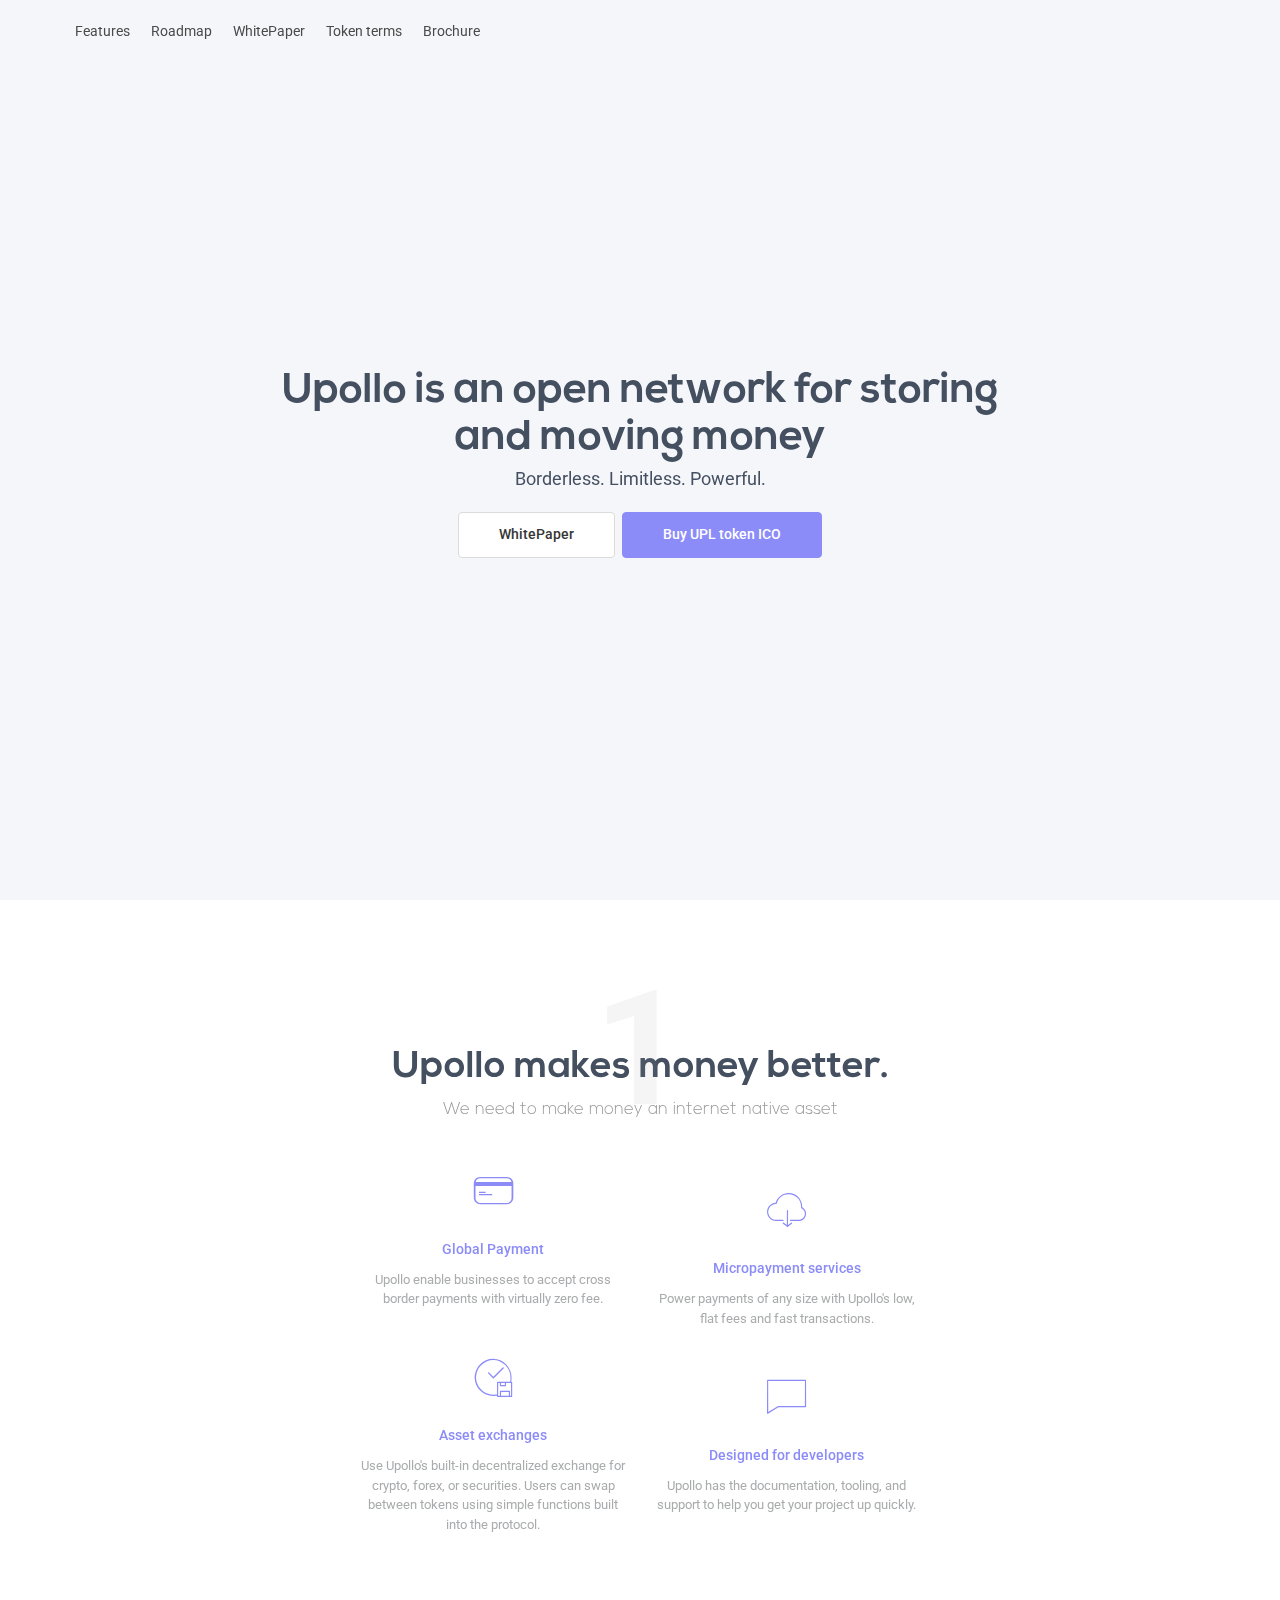
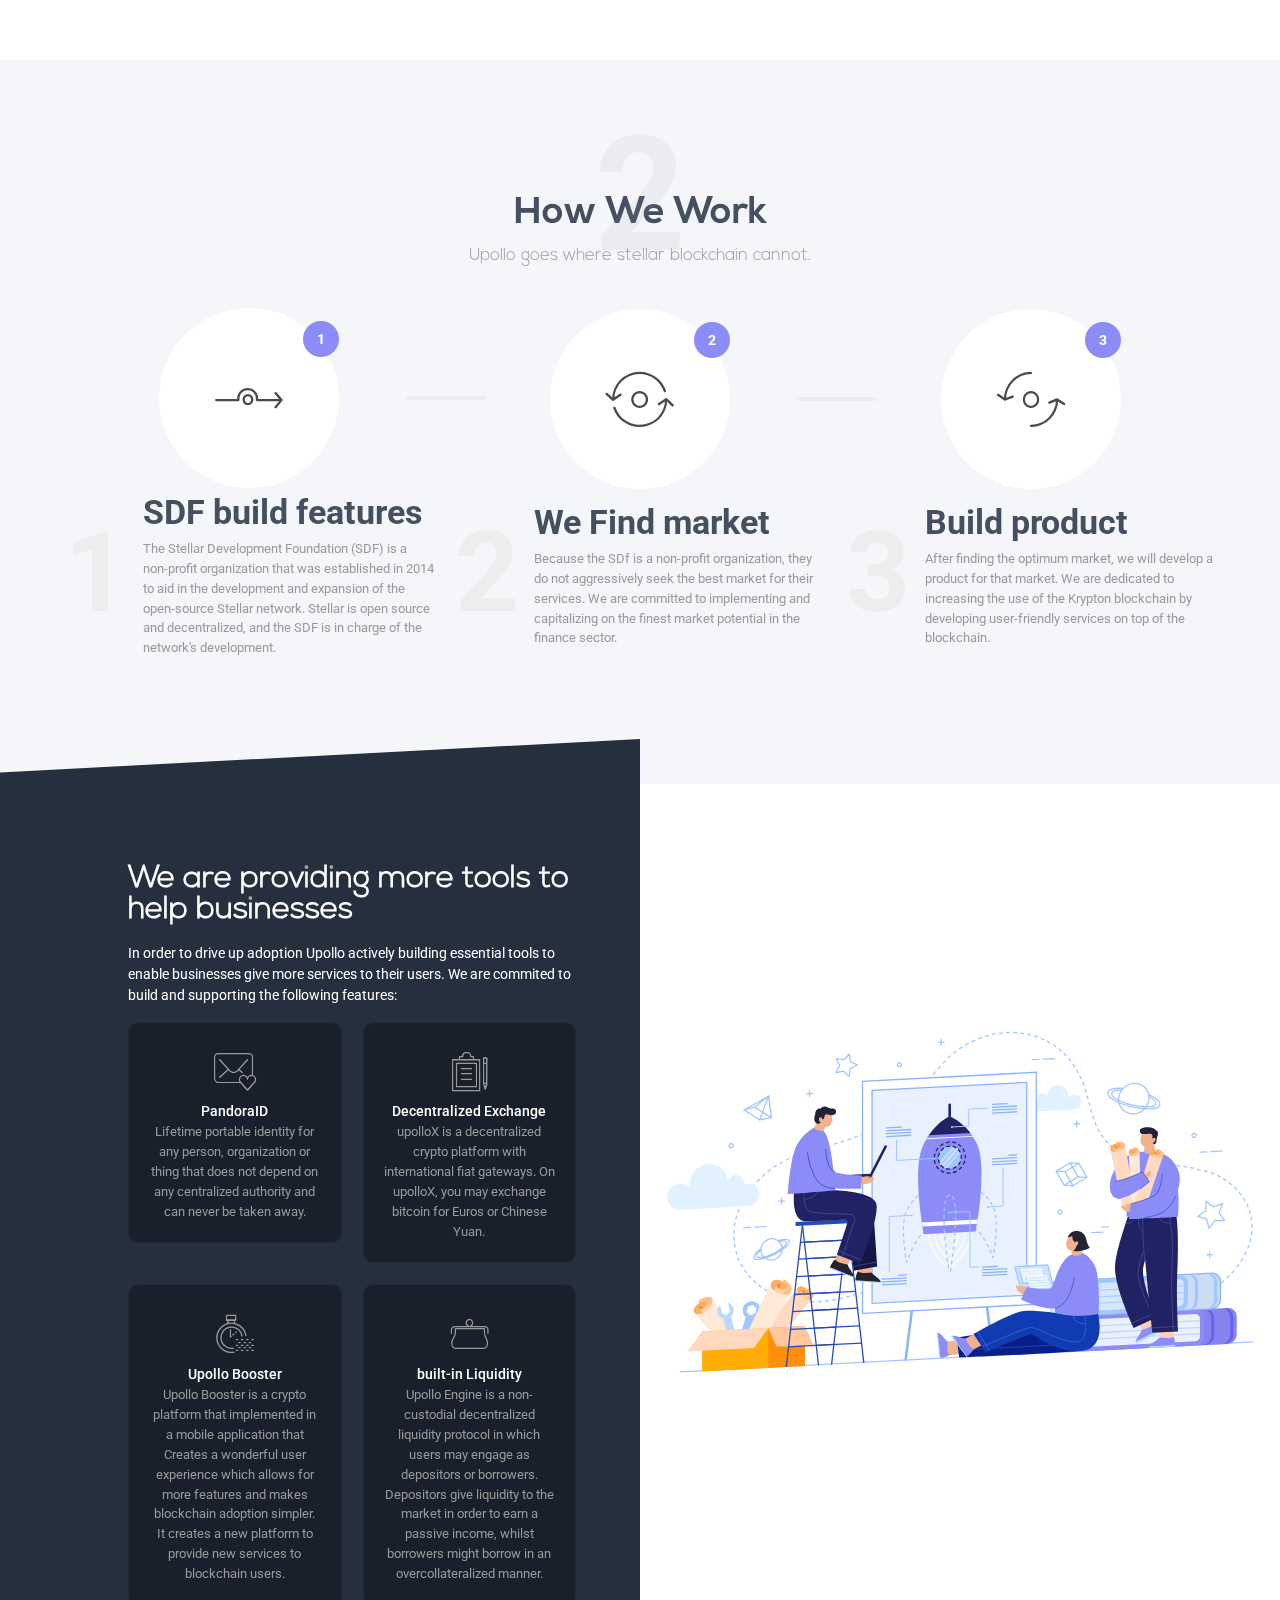
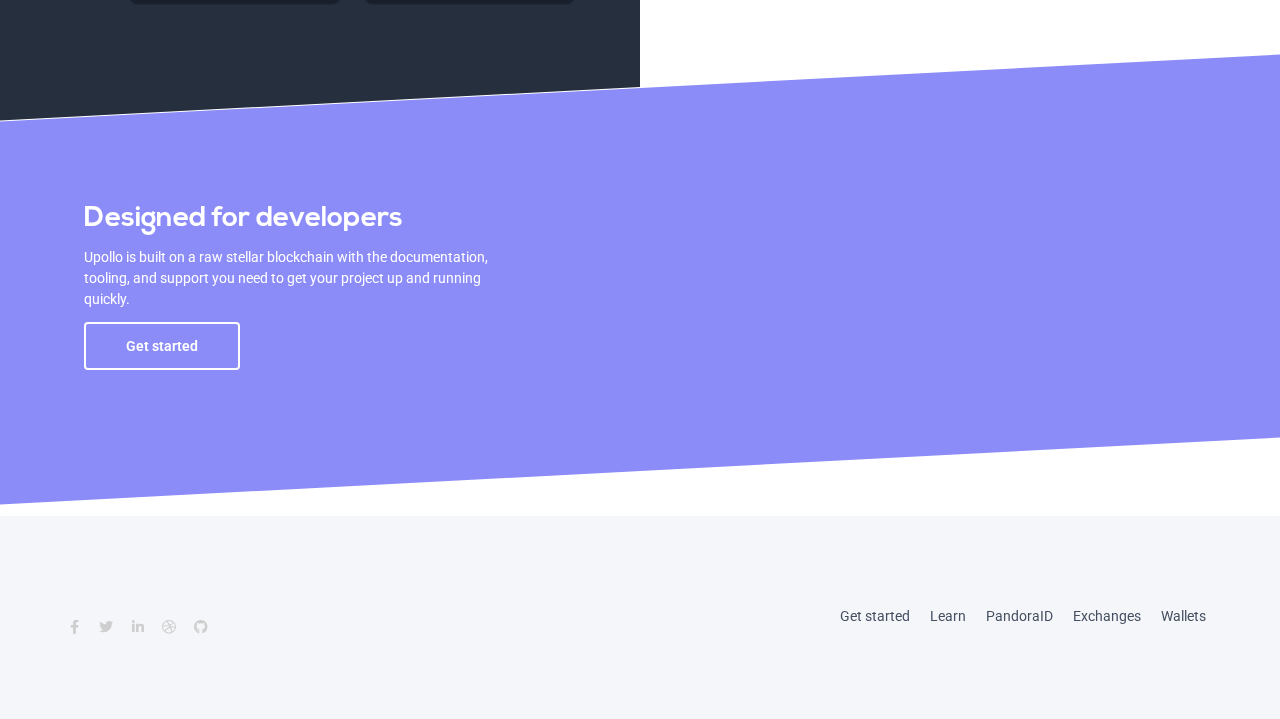
==== index.html @ e08c8bec "xyz" ====
<!DOCTYPE html>
<html lang="en">

<head>
    <!-- Required Meta Tags -->
    <meta charset="utf-8">
    <meta name="viewport" content="width=device-width, initial-scale=1, shrink-to-fit=no">
    <meta http-equiv="x-ua-compatible" content="ie=edge">

    <title> Upollo </title>
    <link rel="icon" type="image/png" href="assets/img/favicon.png" />

    <!--Core CSS -->
    <link href="https://fonts.googleapis.com/css2?family=Roboto:wght@300;400;500;700&display=swap" rel="stylesheet">
    <link href="https://api.mapbox.com/mapbox-gl-js/v1.12.0/mapbox-gl.css" rel="stylesheet" />
    <link rel="stylesheet" href="assets/css/app.css">
    <link id="theme-sheet" rel="stylesheet" href="assets/css/core.css">
</head>

<body class="is-theme-core">
    <div class="pageloader"></div>
    <div class="infraloader is-active"></div>
    <!-- Hero -->
    
    <div class="hero is-relative is-fullheight is-app-grey" data-page-theme="azur">
        <!--Nav-->
        <nav class="navbar navbar-wrapper navbar-default navbar-fade is-transparent">
            <div class="container">
                <!-- Brand -->
                

                <!-- Navbar menu -->
                <div class="navbar-menu">
                    <!-- Navbar Start -->
                    <div class="navbar-start">
                        <!-- Navbar item -->
                        <a class="navbar-item is-slide" href="#features">
                            Features
                        </a>
                        <!-- Navbar item -->
                        <a class="navbar-item is-slide" href="#Roadmap">
                            Roadmap
                        </a>
                        <a class="navbar-item is-slide" href="https://doc.clickup.com/3856900/d/h/3npg4-1441/1de7fa415f2797b">
                            WhitePaper
                        </a>
                        <a class="navbar-item is-slide" href="https://doc.clickup.com/3856900/d/h/3npg4-1441/1de7fa415f2797b/3npg4-641">
                            Token terms
                        </a>
                        <a class="navbar-item is-slide" href="https://t3856900.p.clickup-attachments.com/t3856900/aa69cf1a-2a02-4714-9931-a82b12c4bc1d/Upollo_brochure.pdf">
                            Brochure
                        </a>
                        
                    </div>

                    <!-- Navbar end -->
                    <div class="navbar-end">
                        <!-- Signup button -->
                        
                    </div>
                </div>
            </div>
        </nav>
        <!--Star Fall-->
        <div class='starfall'>
            <div class='falling-star'></div>
            <div class='falling-star'></div>
            <div class='falling-star'></div>
            <div class='falling-star'></div>
            <div class='falling-star'></div>
            <div class='falling-star'></div>
            <div class='falling-star'></div>
            <div class='falling-star'></div>
            <div class='falling-star'></div>
            <div class='falling-star'></div>
            <div class='falling-star'></div>
            <div class='falling-star'></div>
            <div class='falling-star'></div>
            <div class='falling-star'></div>
            <div class='falling-star'></div>
            <div class='falling-star'></div>
            <div class='falling-star'></div>
            <div class='falling-star'></div>
            <div class='falling-star'></div>
            <div class='falling-star'></div>
            <div class='falling-star'></div>
            <div class='falling-star'></div>
            <div class='falling-star'></div>
            <div class='falling-star'></div>
            <div class='falling-star'></div>
            <div class='falling-star'></div>
            <div class='falling-star'></div>
            <div class='falling-star'></div>
            <div class='falling-star'></div>
            <div class='falling-star'></div>
            <div class='falling-star'></div>
            <div class='falling-star'></div>
            <div class='falling-star'></div>
            <div class='falling-star'></div>
            <div class='falling-star'></div>
            <div class='falling-star'></div>
            <div class='falling-star'></div>
            <div class='falling-star'></div>
            <div class='falling-star'></div>
            <div class='falling-star'></div>
        </div>
        <div class="hero-body">
            <div class="container">
                <div class="columns has-text-centered">
                    <!-- Caption -->
                    <div class="column is-8 is-offset-2 is-hero-caption is-centered">
                        <h1 class="title is-1">Upollo is an open network for storing and moving money</h1>
                        <h2 class="subtitle is-5 pt-10">
                            Borderless. Limitless. Powerful.
                        </h2>

                        <div class="buttons">
                            <a href="https://doc.clickup.com/3856900/d/h/3npg4-1441/1de7fa415f2797b" class="button button-cta is-bold btn-align white-btn">
                            
                            WhitePaper
                        
                            </a>
                            <a href="https://stellarterm.com/exchange/UPL-GAHWK2AJQ7ZJRKGJ3SIUJSHNHVVQML6ZBNDOXGWNVSYABU5OCB4M2337/XLM-native" class="button button-cta is-bold btn-align primary-btn raised">
                                Buy UPL token ICO
                            </a>
                        </div>
                        <!-- Hero Mockup -->
                        <img class="people-mockup-3" src="https://i.ibb.co/bJvVWmB/u-p2-19.jpg" data-base-url="assets/img/graphics/compositions/hero-people-3" data-extension=".svg" alt="" />
                    </div>
                </div>
            </div>
        </div>
    </div>

    <!-- Product -->
    <div id="product" class="section is-medium is-skewed-sm">
        <div class="container is-reverse-skewed-sm">
            <!-- Title -->
            <div class="section-title-wrapper has-text-centered">
                <div class="bg-number">1</div>
                <h2 class="section-title-landing">Upollo makes money better.</h2>
                <h4>We need to make money an internet native asset</h4>
            </div>

            <div class="content-wrapper">
                <!-- Icon boxes -->
                <div class="columns is-vcentered is-multiline has-text-centered">
                    <div class="column"></div>
                    <div class="column is-3">
                        <!-- Icon box -->
                        <div class="icon-box primary">
                            <div class="box-icon primary">
                                <i class="im im-icon-Credit-Card2"></i>
                            </div>
                            <div class="box-title">Global Payment</div>
                            <div class="box-text">
                                Upollo enable businesses to accept cross border payments with virtually zero fee.
                            </div>
                        </div>
                        <!-- Icon box -->
                        <div class="icon-box primary mt-40">
                            <div class="box-icon primary">
                                <i class="im im-icon-Time-Backup"></i>
                            </div>
                            <div class="box-title">Asset exchanges</div>
                            <div class="box-text">
                                Use Upollo's built-in decentralized exchange for crypto, forex, or securities. Users can swap between tokens using simple functions built into the protocol.
                            </div>
                        </div>
                    </div>
                    <div class="column is-3">
                        <!-- Icon box -->
                        <div class="icon-box primary">
                            <div class="box-icon primary">
                                <i class="im im-icon-Download-fromCloud"></i>
                            </div>
                            <div class="box-title">Micropayment services</div>
                            <div class="box-text">
                                Power payments of any size with Upollo's low, flat fees and fast transactions.
                            </div>
                        </div>
                        <!-- Icon box -->
                        <div class="icon-box primary mt-40">
                            <div class="box-icon primary">
                                <i class="im im-icon-Speach-Bubble2"></i>
                            </div>
                            <div class="box-title">Designed for developers</div>
                            <div class="box-text">
                                Upollo has the documentation, tooling, and support to help you get your project up quickly.
                            </div>
                        </div>
                    </div>
                    
                    <div class="column"></div>
                </div>
            </div>
        </div>
    </div>

    <!-- Process section -->
    <div id="about" class="section is-app-grey is-medium">
        <div class="container">
            <!-- Title -->
            <div class="section-title-wrapper has-text-centered">
                <div class="bg-number">2</div>
                <h2 class="section-title-landing">How We Work</h2>
                <h4>Upollo goes where stellar blockchain cannot.</h4>
            </div>

            <!-- Process steps -->
            <div class="content-wrapper">
                <div class="columns is-vcentered">
                    <!-- Process step -->
                    <div class="column is-4">
                        <div class="process-block has-line">
                            <div class="process-icon is-icon-reveal">
                                <div class="icon-wrapper">
                                    <i class="im im-icon-Arrow-Over"></i>
                                    <div class="process-number">1</div>
                                </div>
                            </div>
                            <div class="process-info">
                                <div class="step-number">1</div>
                                <div class="details">
                                    <div class="motto">SDF build features</div>
                                    <p class="description">
                                        The Stellar Development Foundation (SDF) is a non-profit organization that was established in 2014 to aid in the development and expansion of the open-source Stellar network. Stellar is open source and decentralized, and the SDF is in charge of the network's development.
                                    </p>
                                </div>
                            </div>
                        </div>
                    </div>
                    <!-- Process step -->
                    <div class="column is-4">
                        <div class="process-block has-line">
                            <div class="process-icon is-icon-reveal">
                                <div class="icon-wrapper">
                                    <i class="im im-icon-Arrow-Around"></i>
                                    <div class="process-number">2</div>
                                </div>
                            </div>
                            <div class="process-info">
                                <div class="step-number">2</div>
                                <div class="details">
                                    <div class="motto">We Find market</div>
                                    <p class="description">
                                        Because the SDf is a non-profit organization, they do not aggressively seek the best market for their services. We are committed to implementing and capitalizing on the finest market potential in the finance sector.
                                    </p>
                                </div>
                            </div>
                        </div>
                    </div>
                    <!-- Process step -->
                    <div class="column is-4">
                        <div class="process-block">
                            <div class="process-icon is-icon-reveal">
                                <div class="icon-wrapper">
                                    <i class="im im-icon-Arrow-Refresh"></i>
                                    <div class="process-number">3</div>
                                </div>
                            </div>
                            <div class="process-info">
                                <div class="step-number">3</div>
                                <div class="details">
                                    <div class="motto">Build product</div>
                                    <p class="description">
                                        After finding the optimum market, we will develop a product for that market. We are dedicated to increasing the use of the Krypton blockchain by developing user-friendly services on top of the blockchain.
                                    </p>
                                </div>
                            </div>
                        </div>
                    </div>
                </div>
            </div>
        </div>
    </div>

    

    <!--Image Section-->
    <div class="section-wrap is-skewed-sm">
        <div class="section is-medium image-section">
            <div class="container">
                <div class="section-title">
                    <div class="title-wrap">
                        <h3 class="title title-alt is-3">We are providing more tools to help businesses</h3>
                    </div>
                </div>

                <div class="support-features">
                    <p>
                        In order to drive up adoption Upollo actively building essential tools to enable businesses give more services to their users. We are commited to build and supporting the following features: 
                    </p>

                    <div class="columns is-multiline">
                        <div class="column is-6">
                            <a class="support-card" href="https://pandoraId.com">
                                <i class="im im-icon-Mail-Love"></i>
                                <h3>PandoraID</h3>
                                <p>Lifetime portable identity for any person, organization or thing that does not depend on any centralized authority and can never be taken away. </p>
                            </a>
                        </div>
                        <div class="column is-6">
                            <a class="support-card">
                                <i class="im im-icon-Notepad"></i>
                                <h3>Decentralized Exchange</h3>
                                <p>upolloX is a decentralized crypto platform with international fiat gateways. On upolloX, you may exchange bitcoin for Euros or Chinese Yuan.</p>
                            </a>
                        </div>
                        <div class="column is-6">
                            <a class="support-card">
                                <i class="im im-icon-Over-Time2"></i>
                                <h3>Upollo Booster</h3>
                                <p>Upollo Booster is a crypto platform that implemented in a mobile application that Creates a wonderful user experience which allows for more features and makes blockchain adoption simpler. It creates a new platform to provide new services to blockchain users. </p>
                            </a>
                        </div>
                        <div class="column is-6">
                            <a class="support-card">
                                <i class="im im-icon-Wallet-3"></i>
                                <h3>built-in Liquidity</h3>
                                <p>Upollo Engine is a non-custodial decentralized liquidity protocol in which users may engage as depositors or borrowers. Depositors give liquidity to the market in order to earn a passive income, whilst borrowers might borrow in an overcollateralized manner.</p>
                            </a>
                        </div>
                    </div>
                </div>
            </div>
        </div>
        
        <div class="right has-background-image" style="flex-direction: initial;"><img class="people-mockup-3" src="assets/img/graphics/compositions/hero-people-3-core.svg" data-base-url="assets/img/graphics/compositions/hero-people-3" data-extension=".svg" alt="" /></div>
    </div>

    <!-- Slanted feature Section -->
    <section class="section section-primary is-medium is-skewed-sm is-relative">
        <div class="container slanted-container is-reverse-skewed-sm">
            <div class="columns is-vcentered">
                <!-- Content -->
                <div class="column is-5">
                    <div class="side-feature-text">
                        <h2 class="title is-3 clean-text light-text">
                            Designed for developers
                        </h2>
                        <p class="light-text">
                            Upollo is built on a raw stellar blockchain with the documentation, tooling, and support you need to get your project up and running quickly.
                        </p>
                        <div class="button-wrap">
                            <a href="https://developers.stellar.org/docs/" class="button button-cta light-btn btn-outlined is-bold">
                                Get started
                            </a>
                        </div>
                    </div>
                </div>
                <!-- Featured image -->
                <div class="column is-6 is-offset-1">
                    <img class="featured-svg" src="https://assets-global.website-files.com/5deac75ecad2173c2ccccbc7/5e20e3d4980f1a469b16c06a_Intro-to-Stellar.svg" data-base-url="assets/img/graphics/widgets/mini-widget-4" data-extension=".png" alt="" />
                </div>
            </div>
        </div>
    </section>



    <!-- Side footer -->
    <footer class="footer footer-light-left">
        <div class="container">
            <div class="columns is-vcentered">
                <div class="column is-6">
                    
                    <div>
                        
                        <nav class="level is-mobile mt-20">
                            <div class="level-left level-social">
                                <a href="#" class="level-item">
                                    <span class="icon"><i class="fa fa-facebook"></i></span>
                                </a>
                                <a href="#" class="level-item">
                                    <span class="icon"><i class="fa fa-twitter"></i></span>
                                </a>
                                <a href="#" class="level-item">
                                    <span class="icon"><i class="fa fa-linkedin"></i></span>
                                </a>
                                <a href="#" class="level-item">
                                    <span class="icon"><i class="fa fa-dribbble"></i></span>
                                </a>
                                <a href="#" class="level-item">
                                    <span class="icon"><i class="fa fa-github"></i></span>
                                </a>
                            </div>
                        </nav>
                    </div>
                </div>
                <div class="column">
                    <div class="footer-nav-right">
                        <a class="footer-nav-link" href="#">Get started</a>
                        <a class="footer-nav-link" href="#">Learn</a>
                        <a class="footer-nav-link" href="#">PandoraID</a>
                        <a class="footer-nav-link" href="#">Exchanges</a>
                        <a class="footer-nav-link" href="#">Wallets</a>
                    </div>
                </div>
            </div>
        </div>
    </footer>
    <!-- /Side footer -->
    <!-- Side navigation -->
    
    <!-- /Side navigation -->
    <!-- Back To Top Button -->
    <div id="backtotop"><a href="#"></a></div>
    <script src="https://api.mapbox.com/mapbox-gl-js/v1.12.0/mapbox-gl.js"></script>
    <script src="assets/js/app.js"></script>
    <script src="assets/js/core.js"></script>
</body>

</html>
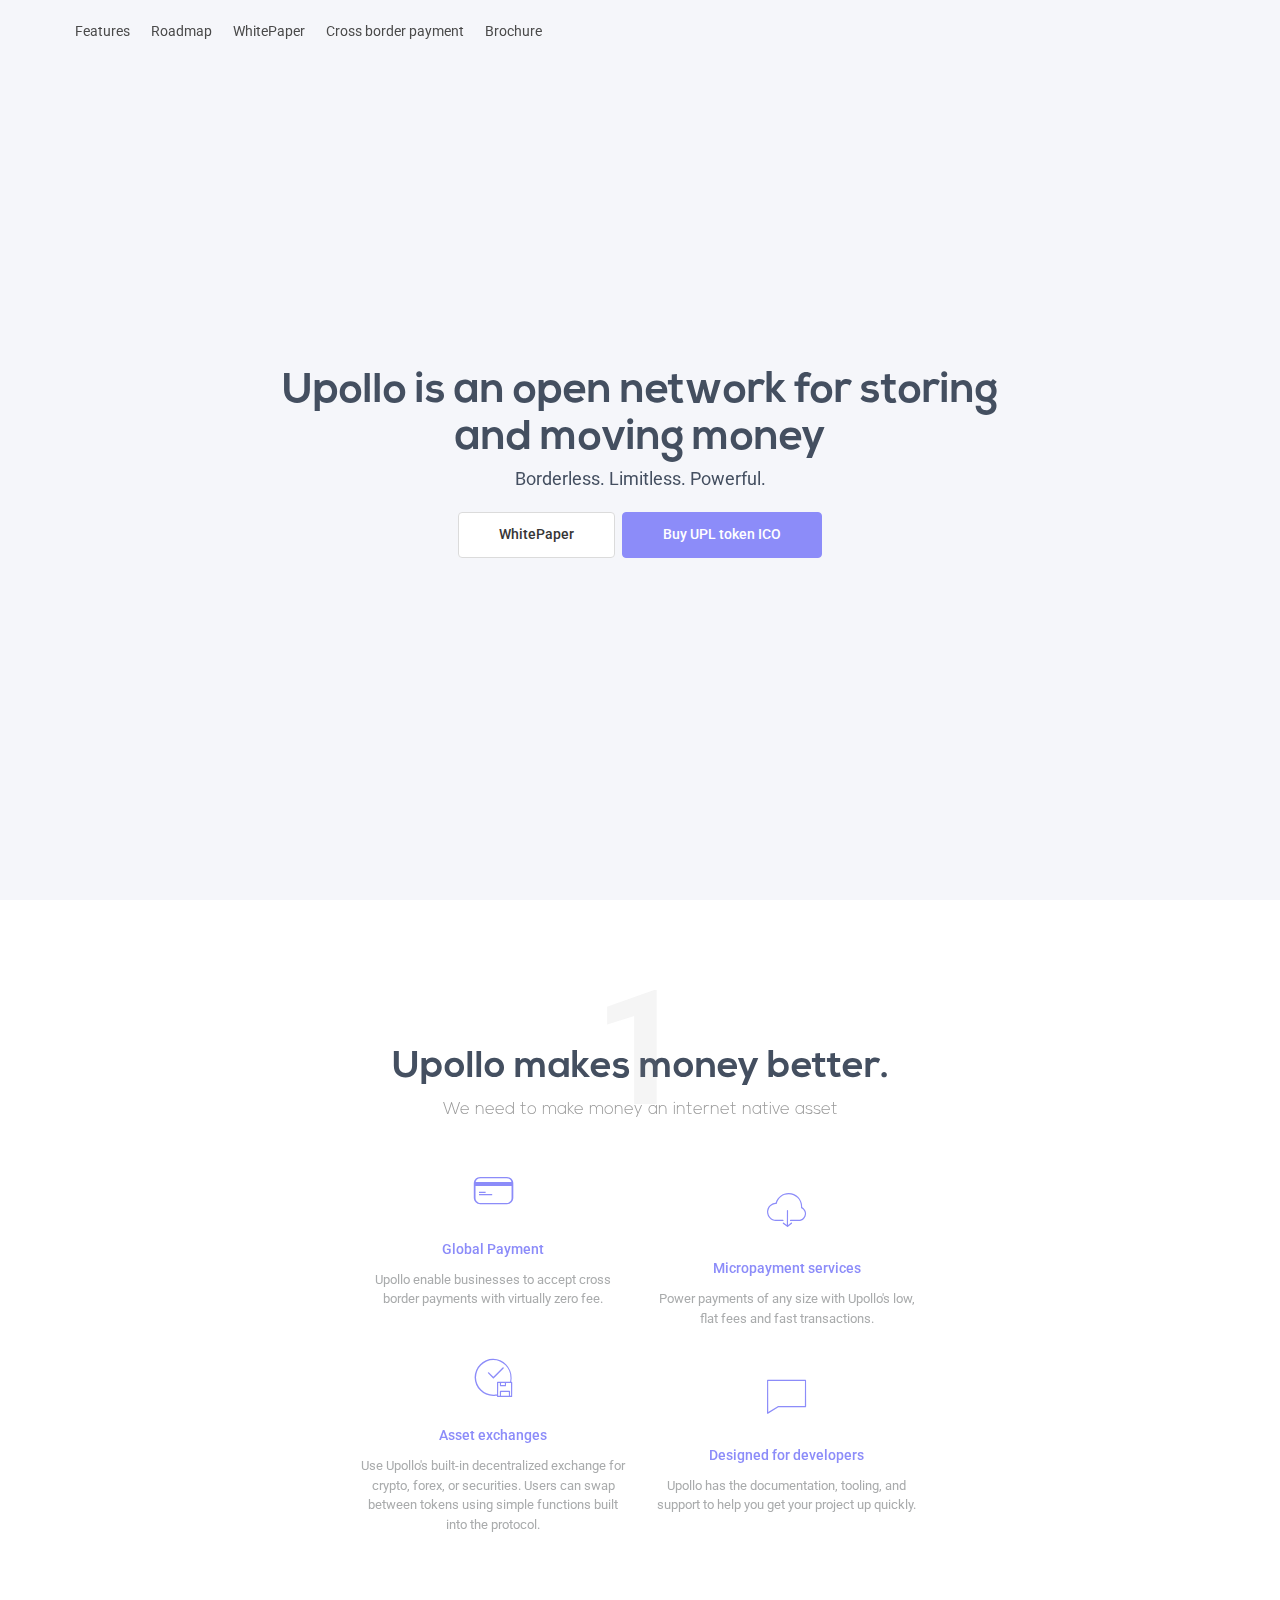
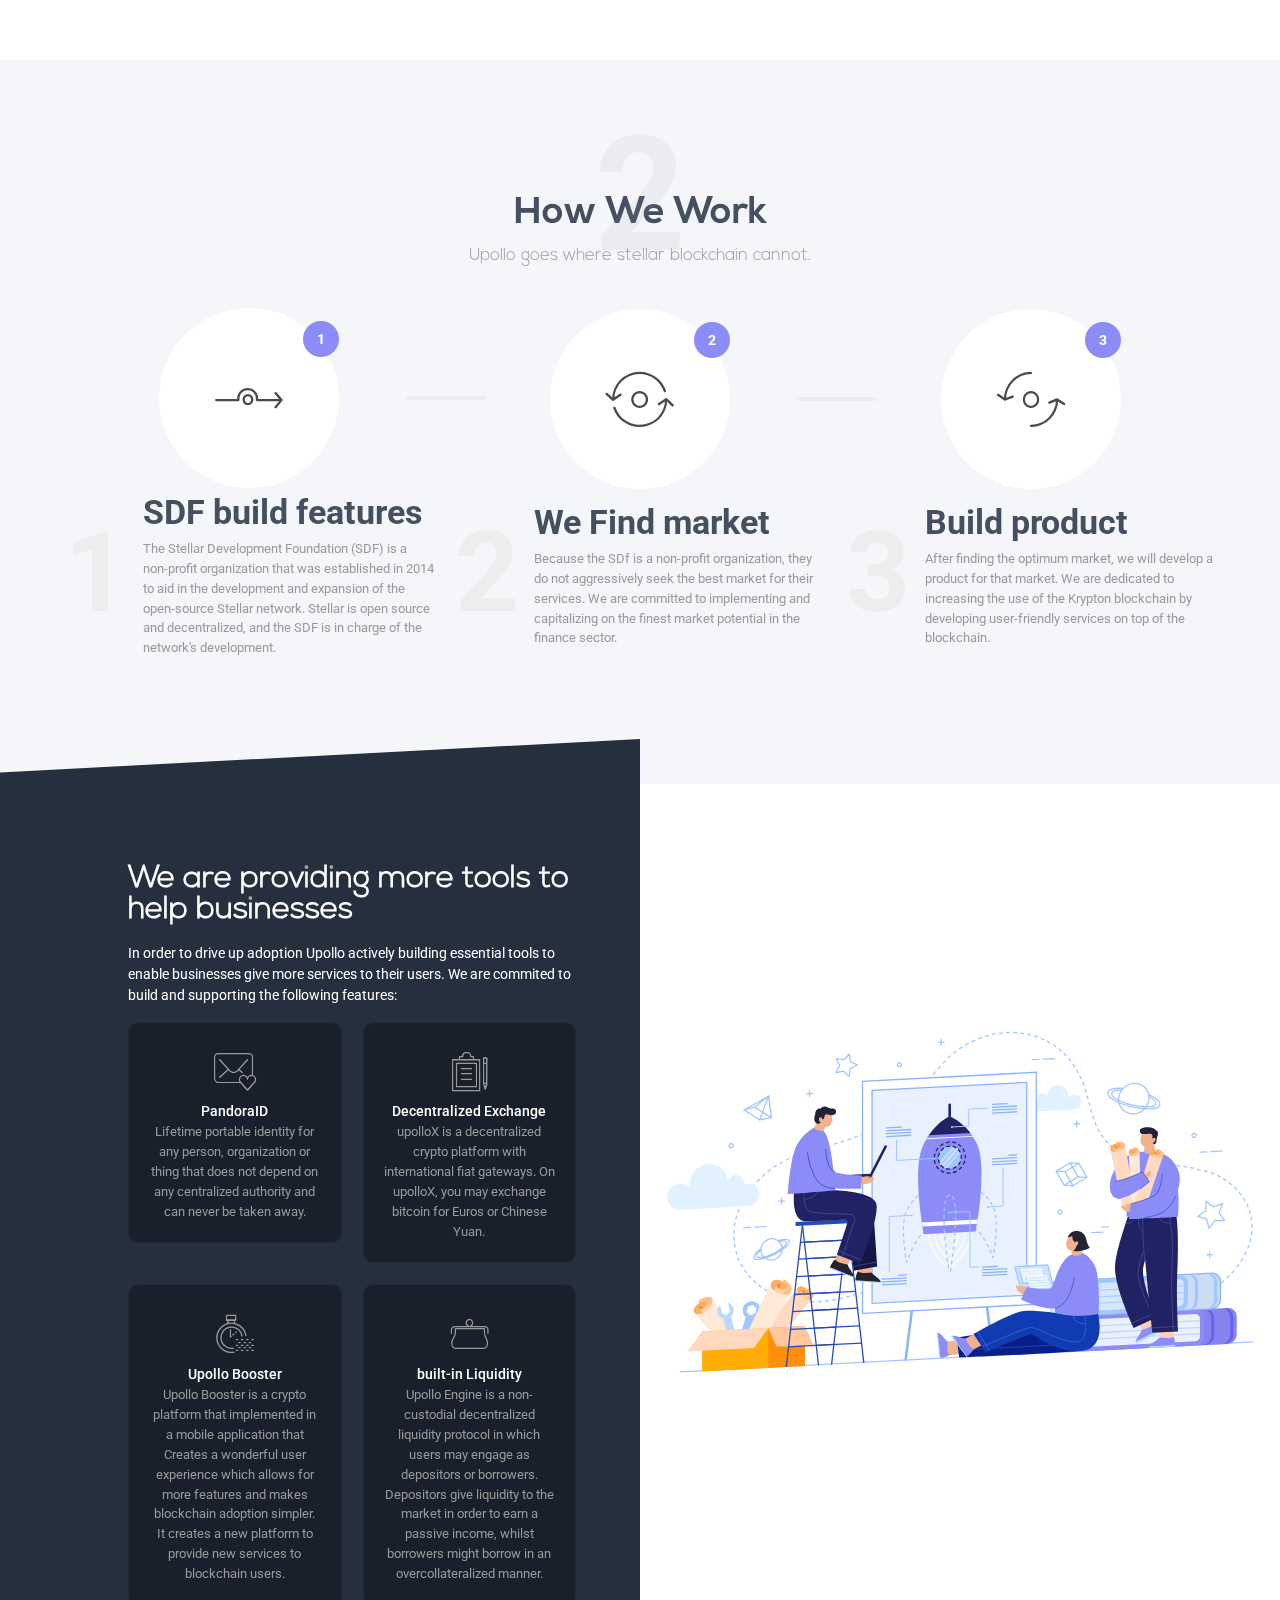
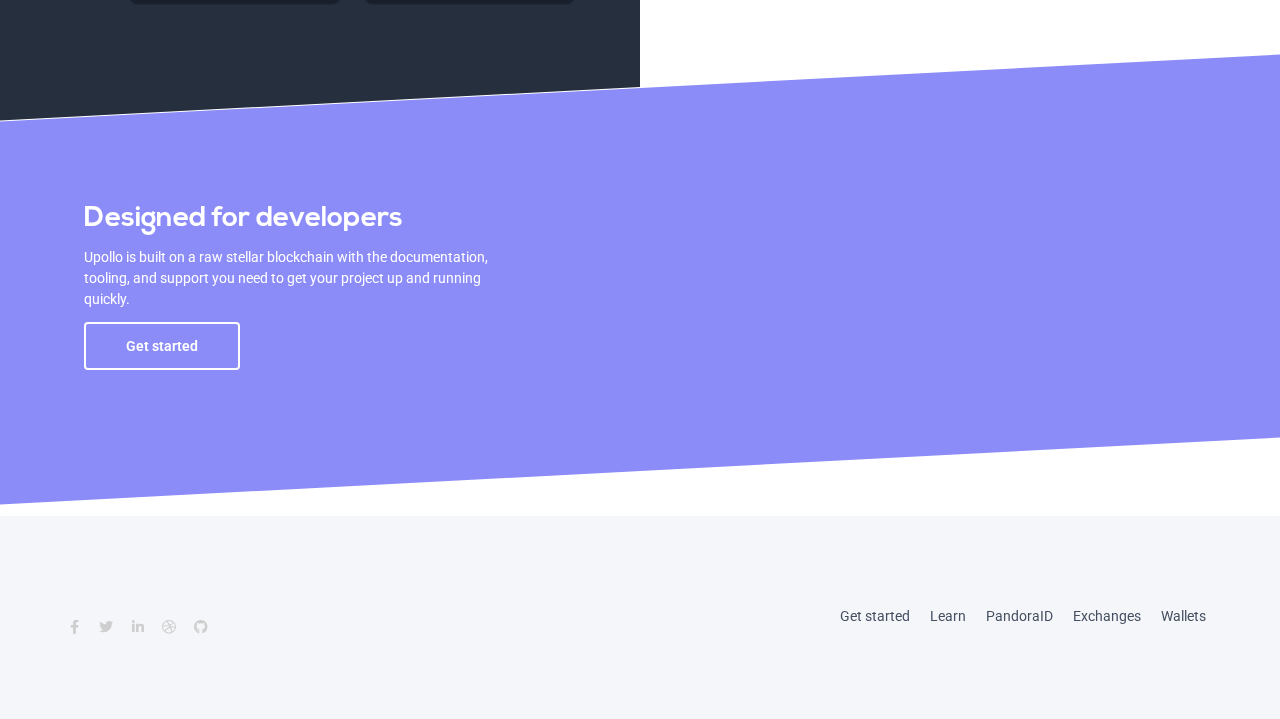
==== commit 8fc64b17: "hello upollo" ====
--- a/index.html
+++ b/index.html
@@ -44,8 +44,8 @@
                         <a class="navbar-item is-slide" href="https://doc.clickup.com/3856900/d/h/3npg4-1441/1de7fa415f2797b">
                             WhitePaper
                         </a>
-                        <a class="navbar-item is-slide" href="https://doc.clickup.com/3856900/d/h/3npg4-1441/1de7fa415f2797b/3npg4-641">
-                            Token terms
+                        <a class="navbar-item is-slide" href="/cbpayment.html">
+                            Cross border payment
                         </a>
                         <a class="navbar-item is-slide" href="https://t3856900.p.clickup-attachments.com/t3856900/aa69cf1a-2a02-4714-9931-a82b12c4bc1d/Upollo_brochure.pdf">
                             Brochure
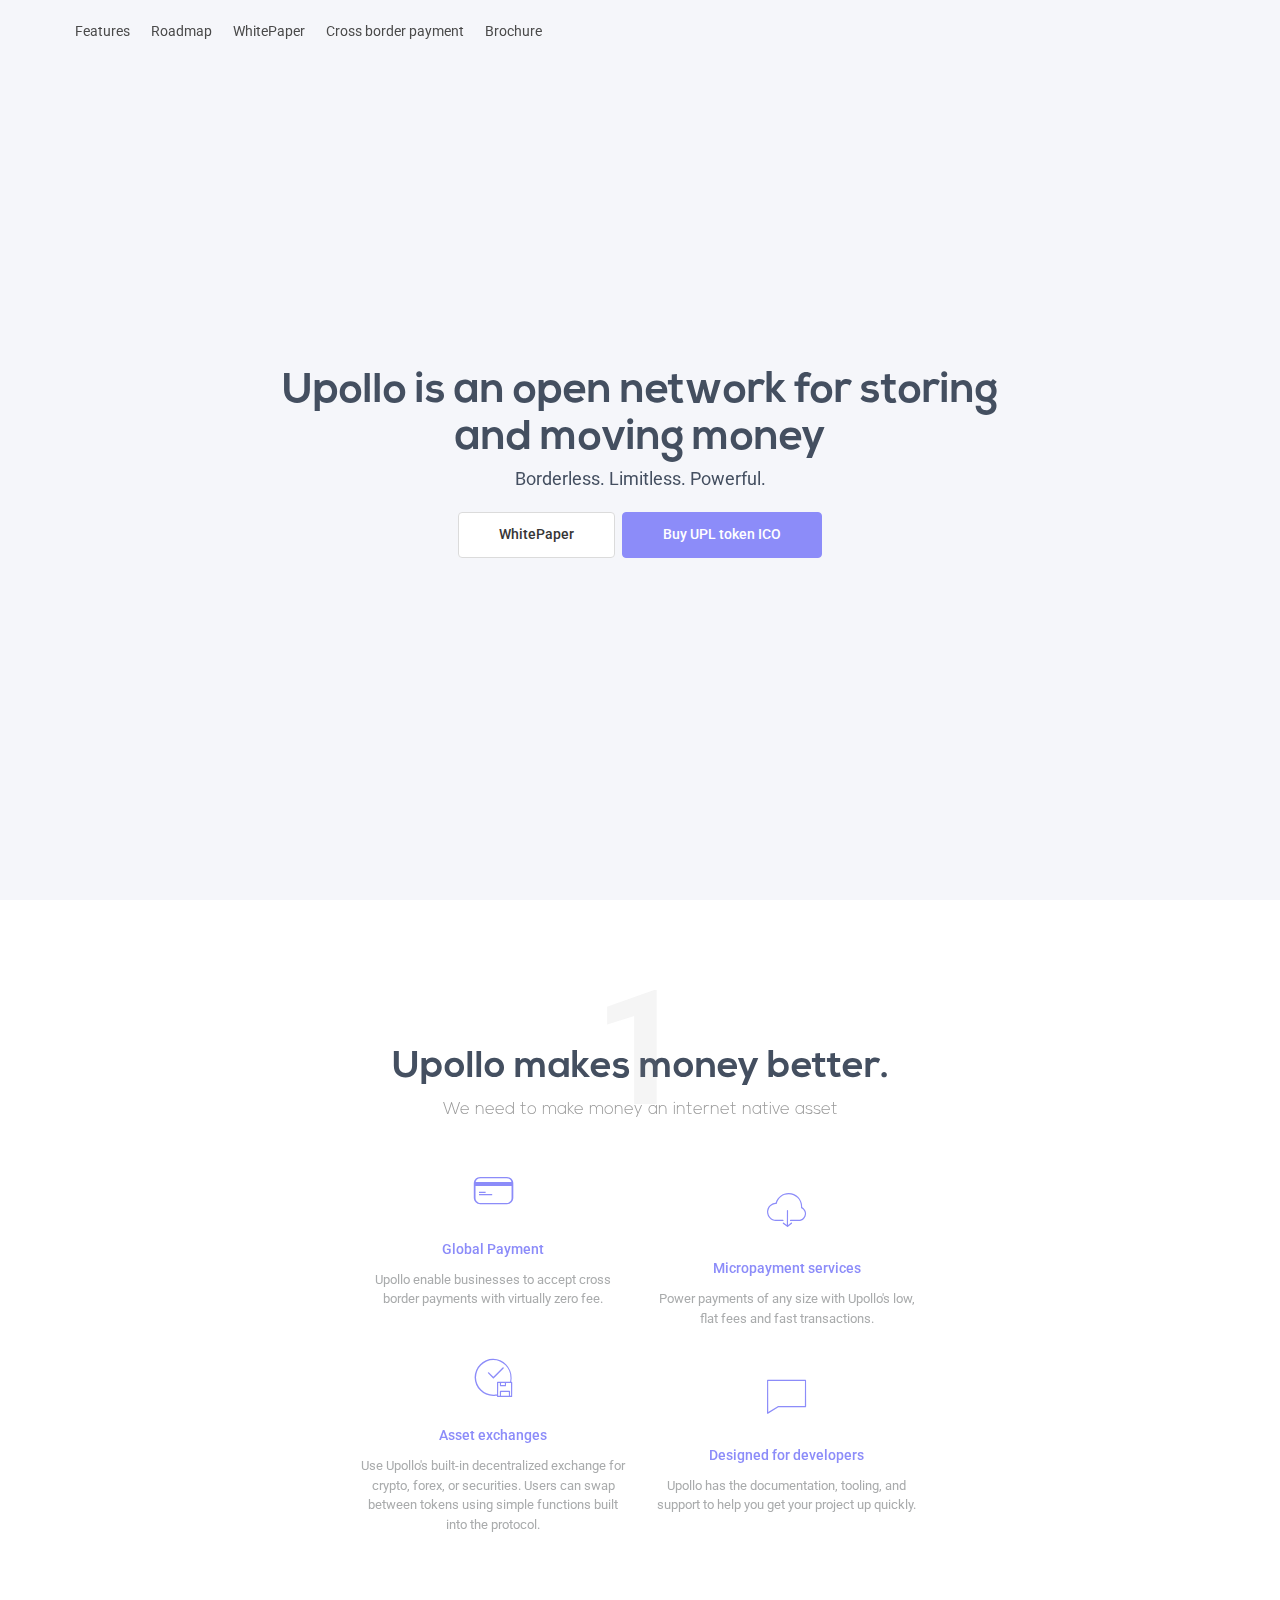
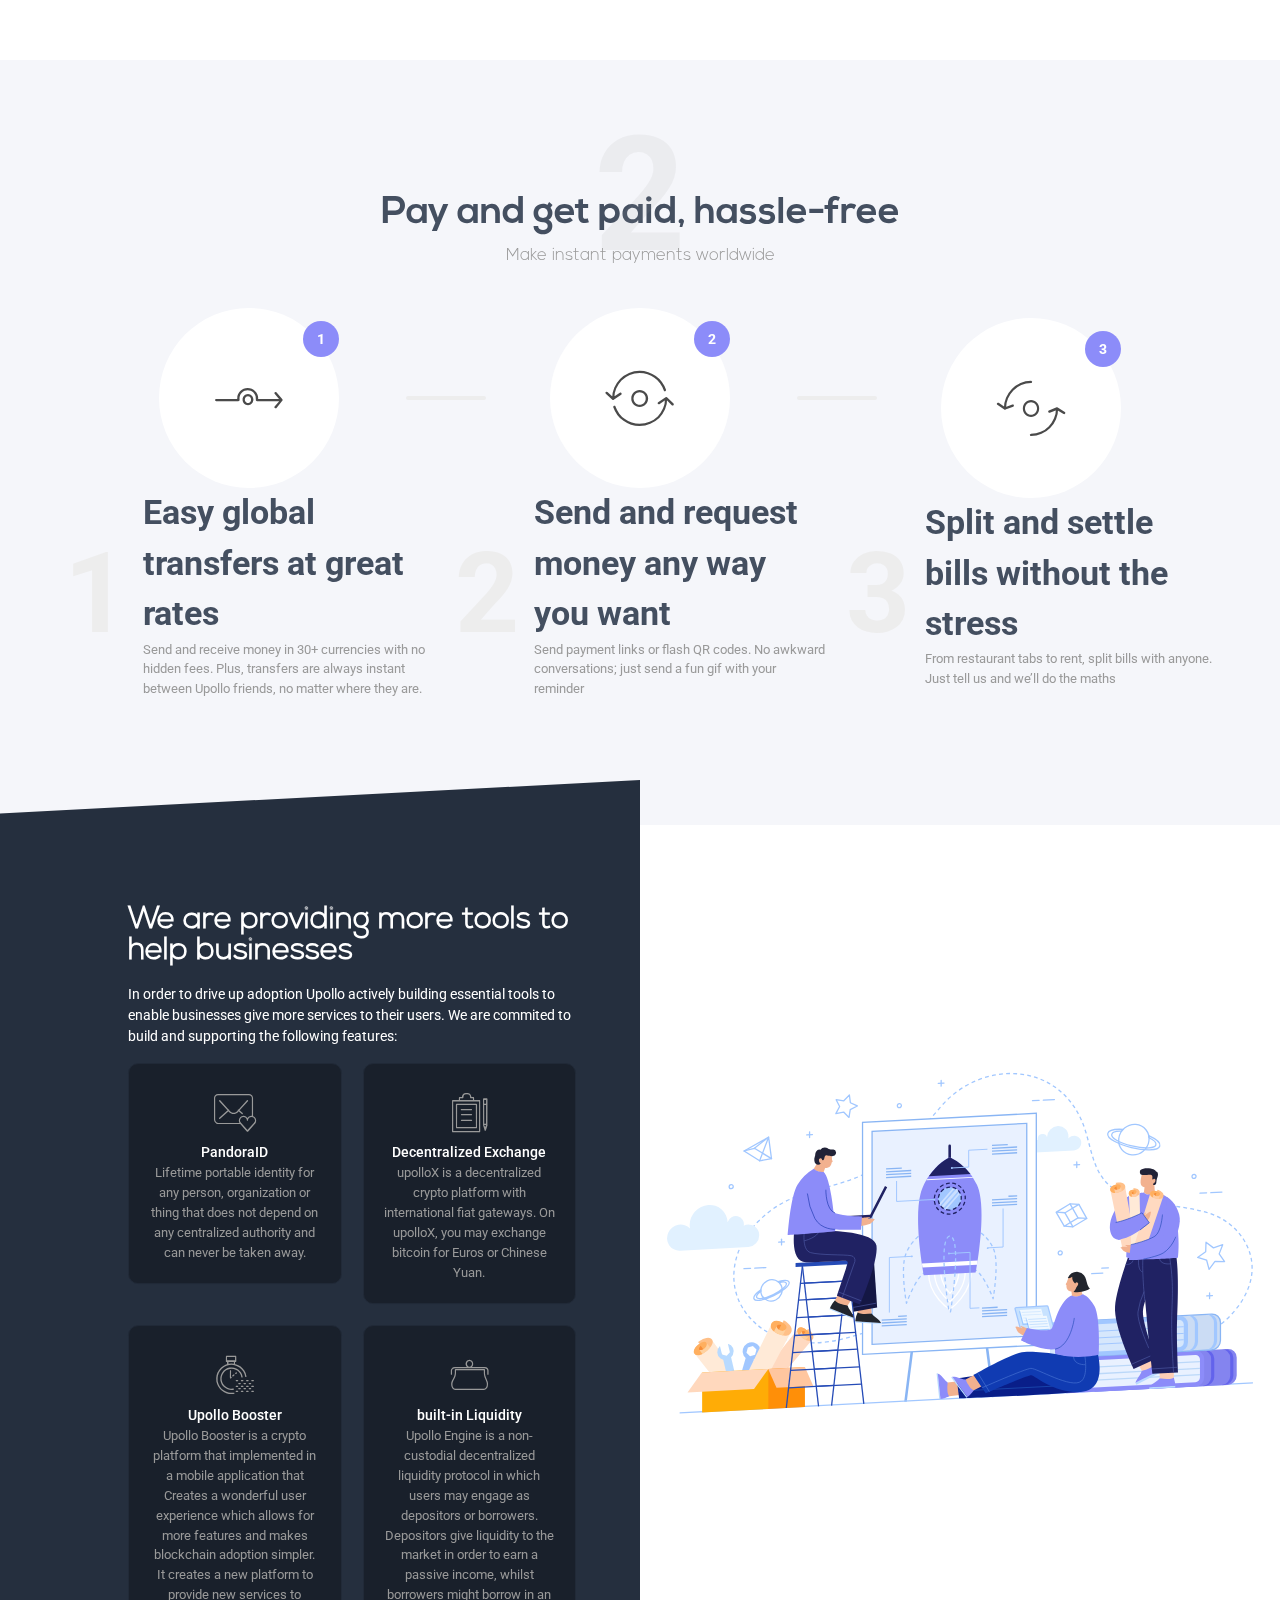
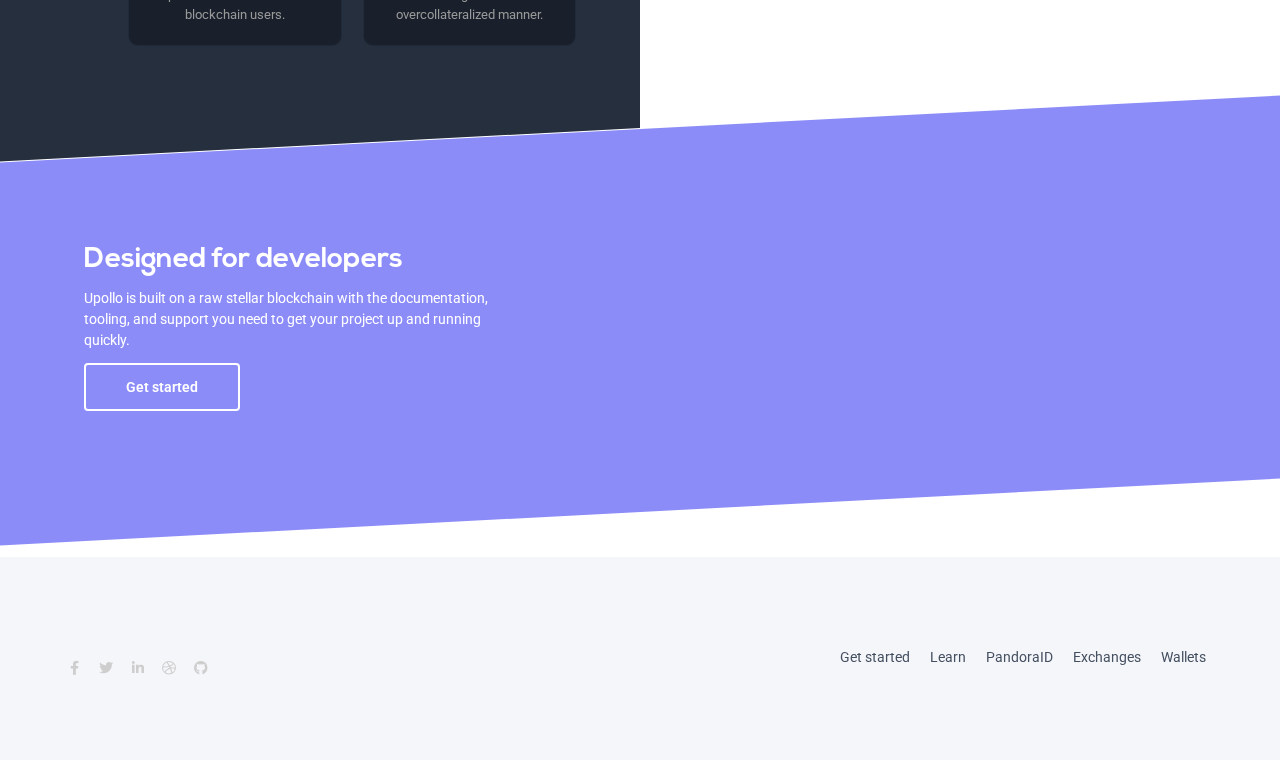
==== commit fa956fde: "upollo changed" ====
--- a/index.html
+++ b/index.html
@@ -203,8 +203,8 @@
             <!-- Title -->
             <div class="section-title-wrapper has-text-centered">
                 <div class="bg-number">2</div>
-                <h2 class="section-title-landing">How We Work</h2>
-                <h4>Upollo goes where stellar blockchain cannot.</h4>
+                <h2 class="section-title-landing">Pay and get paid, hassle-free</h2>
+                <h4>Make instant payments worldwide</h4>
             </div>
 
             <!-- Process steps -->
@@ -222,9 +222,9 @@
                             <div class="process-info">
                                 <div class="step-number">1</div>
                                 <div class="details">
-                                    <div class="motto">SDF build features</div>
+                                    <div class="motto">Easy global transfers at great rates</div>
                                     <p class="description">
-                                        The Stellar Development Foundation (SDF) is a non-profit organization that was established in 2014 to aid in the development and expansion of the open-source Stellar network. Stellar is open source and decentralized, and the SDF is in charge of the network's development.
+                                        Send and receive money in 30+ currencies with no hidden fees. Plus, transfers are always instant between Upollo friends, no matter where they are.
                                     </p>
                                 </div>
                             </div>
@@ -242,9 +242,9 @@
                             <div class="process-info">
                                 <div class="step-number">2</div>
                                 <div class="details">
-                                    <div class="motto">We Find market</div>
+                                    <div class="motto">Send and request money any way you want</div>
                                     <p class="description">
-                                        Because the SDf is a non-profit organization, they do not aggressively seek the best market for their services. We are committed to implementing and capitalizing on the finest market potential in the finance sector.
+                                        Send payment links or flash QR codes. No awkward conversations; just send a fun gif with your reminder
                                     </p>
                                 </div>
                             </div>
@@ -262,9 +262,9 @@
                             <div class="process-info">
                                 <div class="step-number">3</div>
                                 <div class="details">
-                                    <div class="motto">Build product</div>
+                                    <div class="motto">Split and settle bills without the stress</div>
                                     <p class="description">
-                                        After finding the optimum market, we will develop a product for that market. We are dedicated to increasing the use of the Krypton blockchain by developing user-friendly services on top of the blockchain.
+                                        From restaurant tabs to rent, split bills with anyone. Just tell us and we’ll do the maths
                                     </p>
                                 </div>
                             </div>
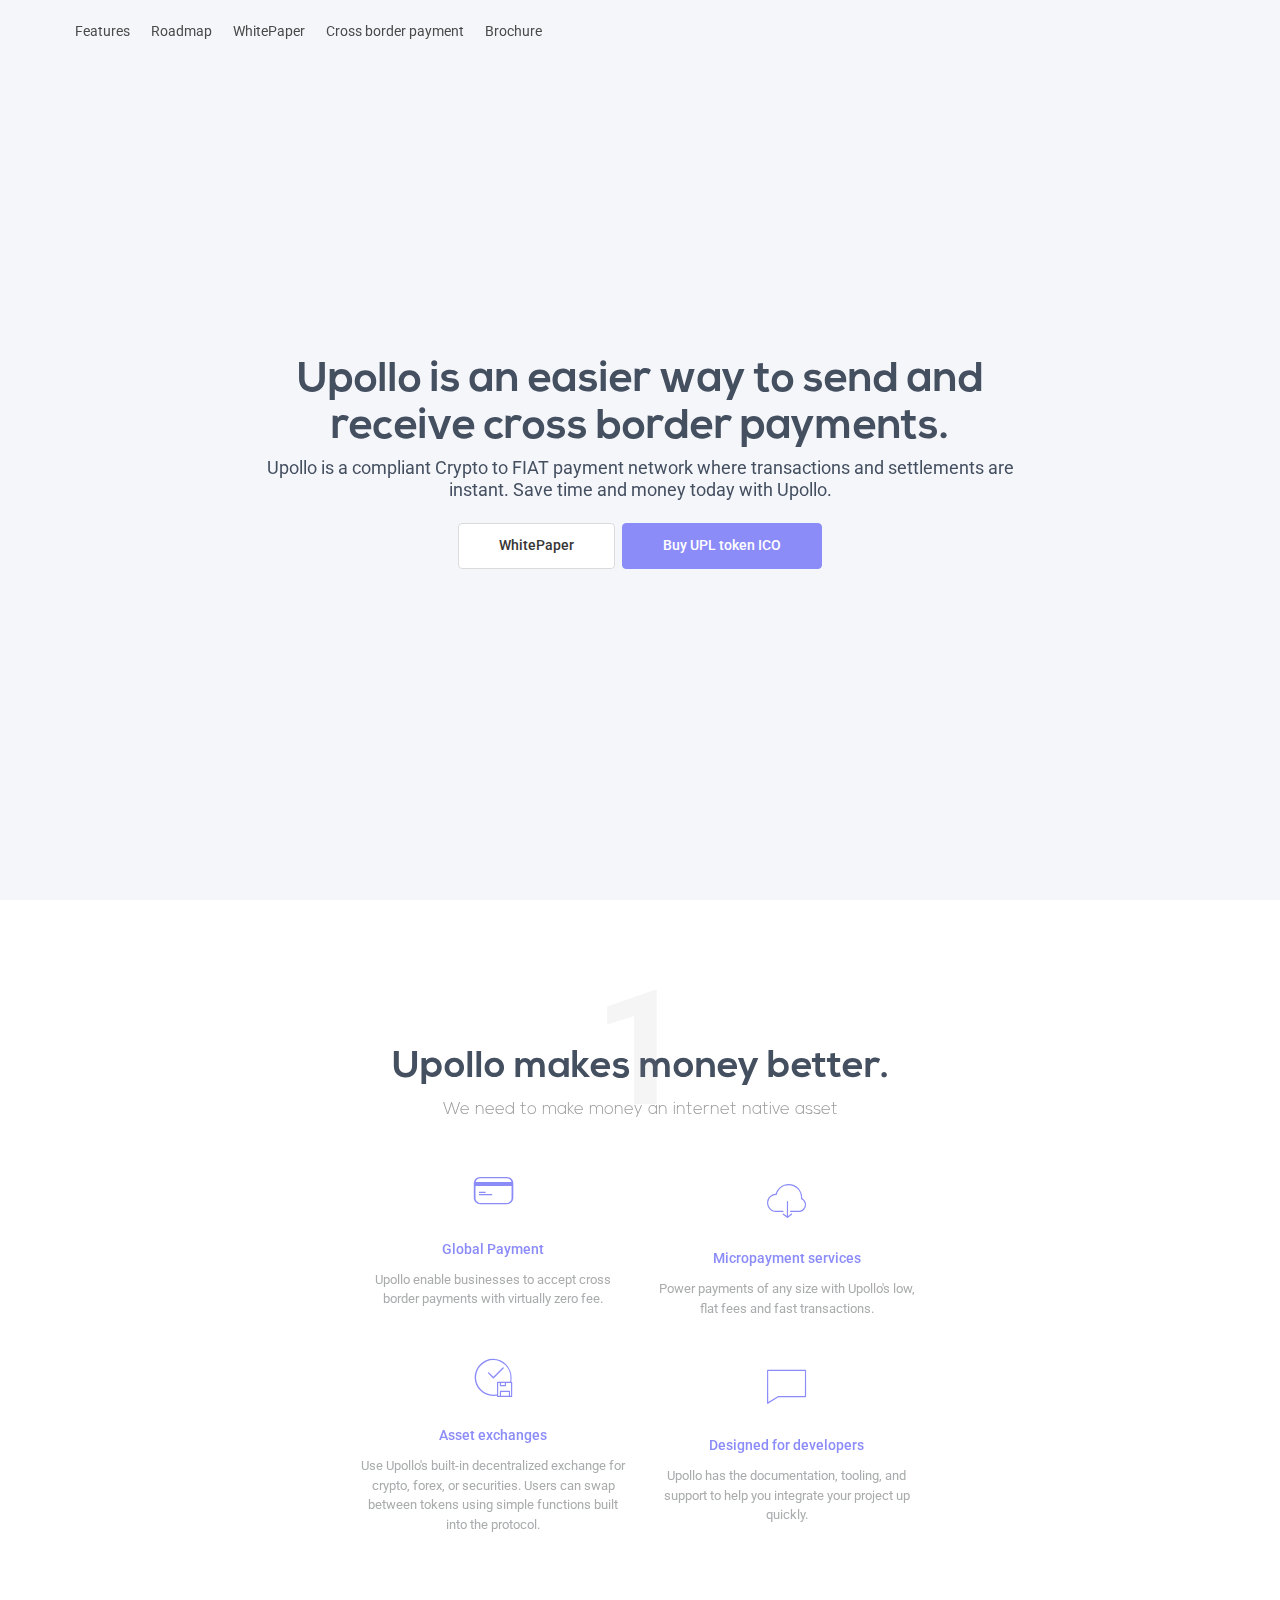
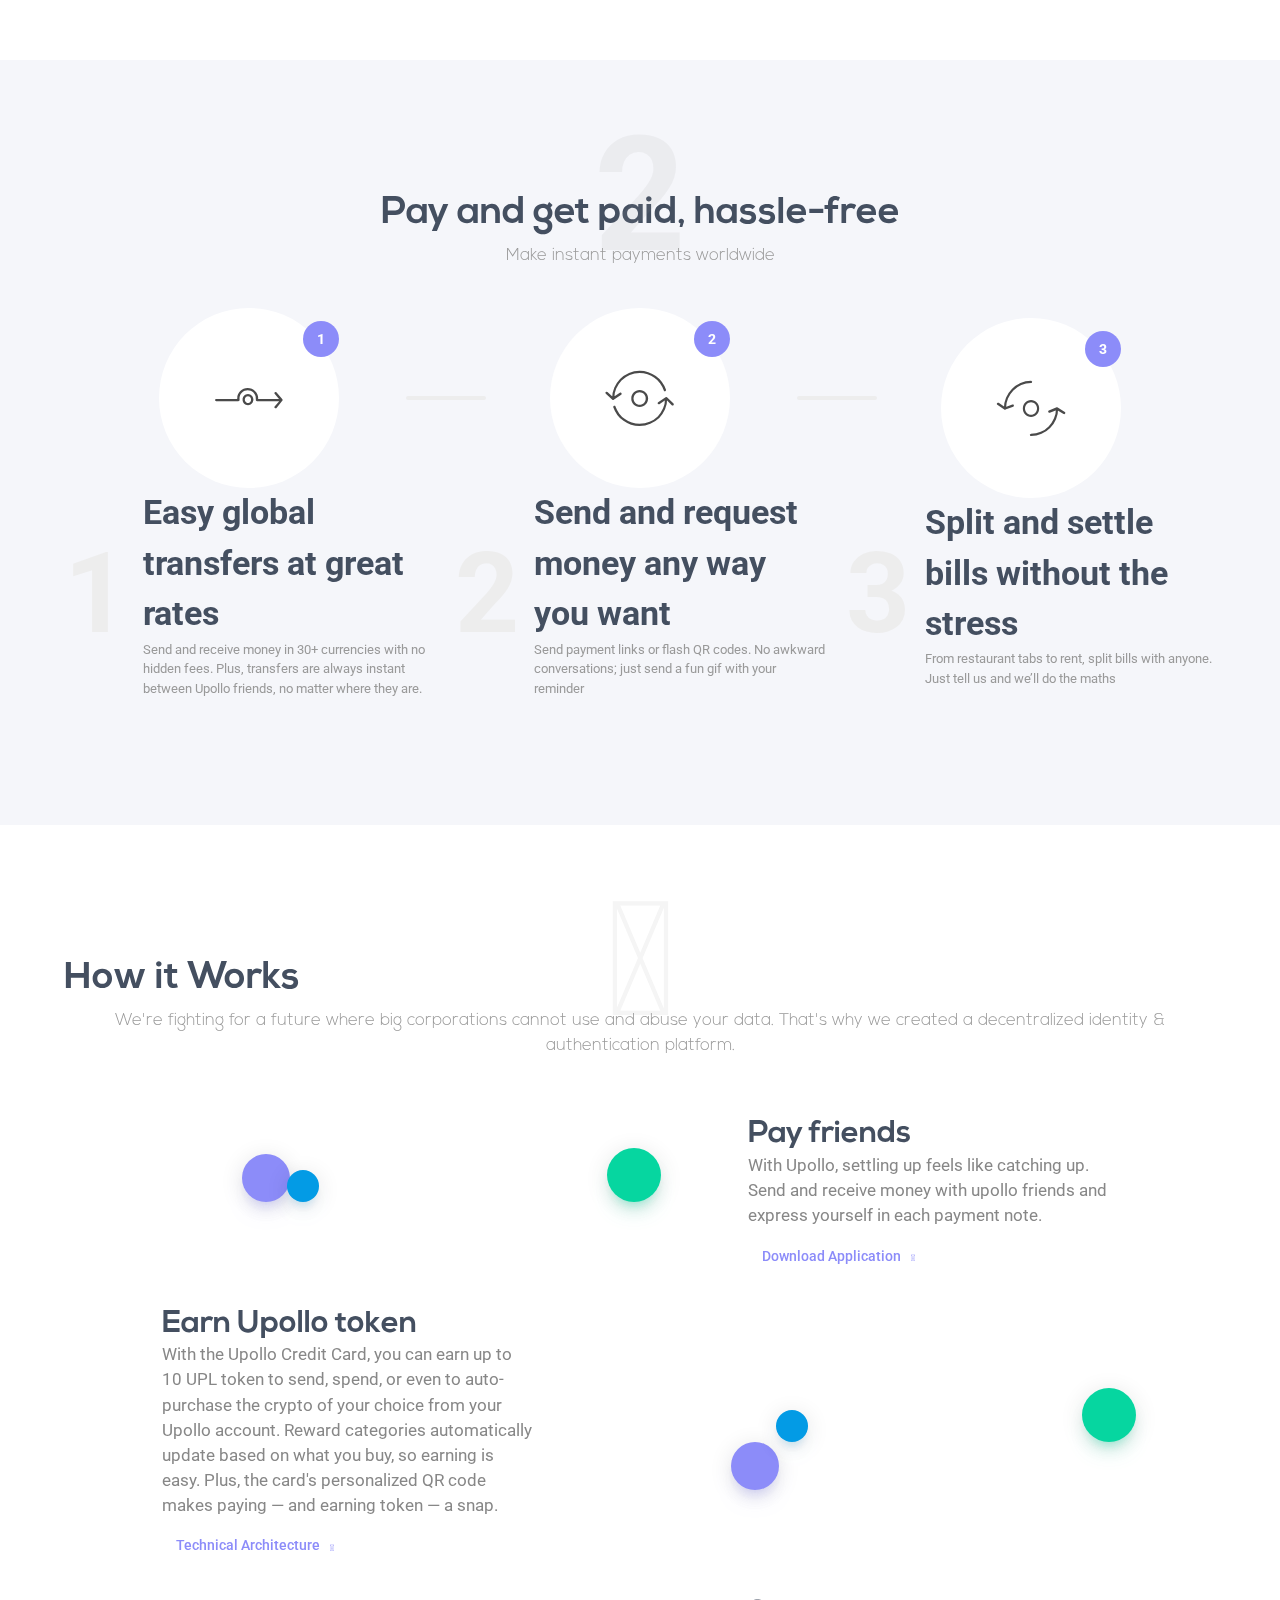
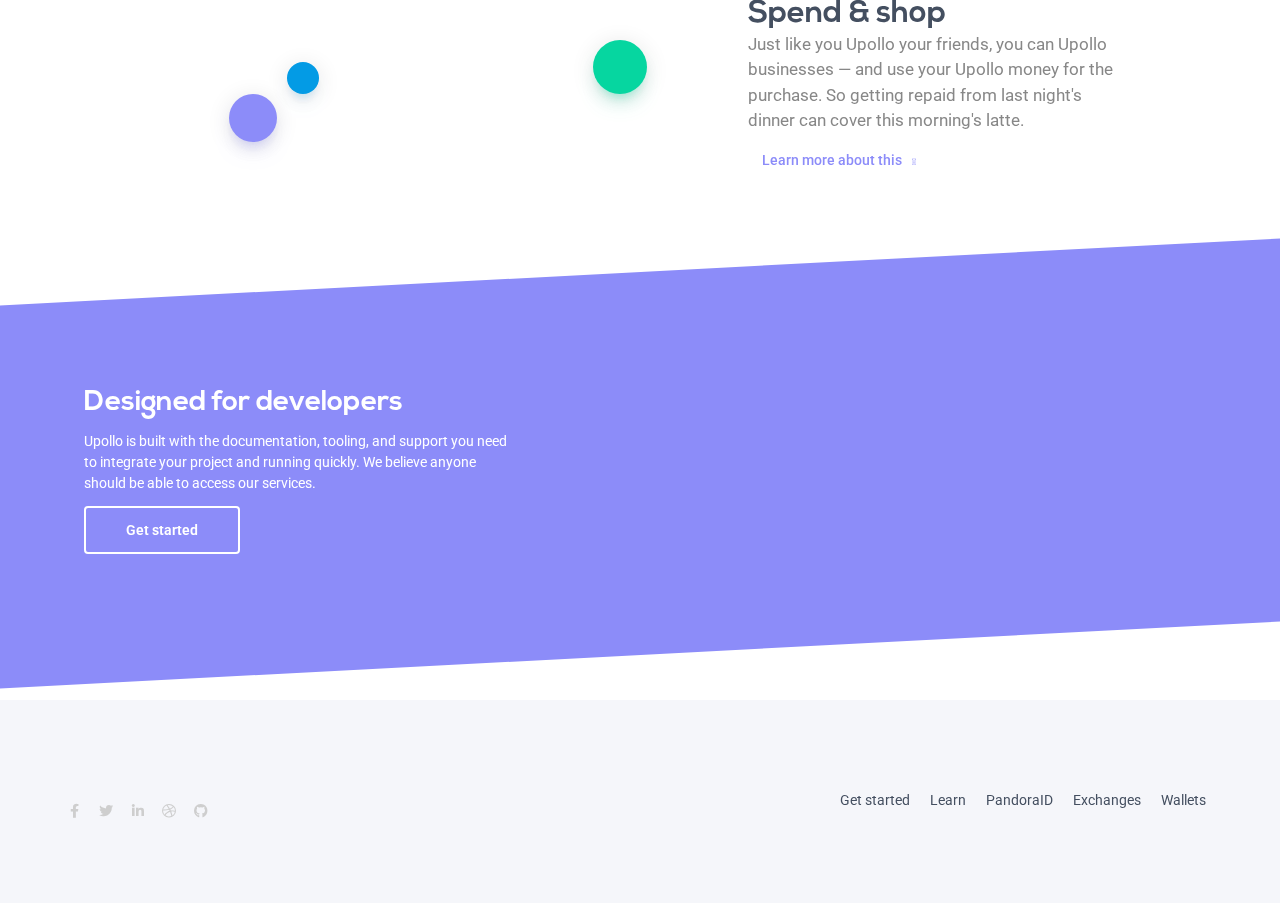
==== commit 94a64952: "upollo changed2" ====
--- a/index.html
+++ b/index.html
@@ -109,9 +109,9 @@
                 <div class="columns has-text-centered">
                     <!-- Caption -->
                     <div class="column is-8 is-offset-2 is-hero-caption is-centered">
-                        <h1 class="title is-1">Upollo is an open network for storing and moving money</h1>
+                        <h1 class="title is-1">Upollo is an easier way to send and receive cross border payments.</h1>
                         <h2 class="subtitle is-5 pt-10">
-                            Borderless. Limitless. Powerful.
+                             Upollo is a compliant Crypto to FIAT payment network where transactions and settlements are instant. Save time and money today with Upollo.
                         </h2>
 
                         <div class="buttons">
@@ -186,7 +186,7 @@
                             </div>
                             <div class="box-title">Designed for developers</div>
                             <div class="box-text">
-                                Upollo has the documentation, tooling, and support to help you get your project up quickly.
+                                Upollo has the documentation, tooling, and support to help you integrate your project up quickly.
                             </div>
                         </div>
                     </div>
@@ -278,55 +278,105 @@
     
 
     <!--Image Section-->
-    <div class="section-wrap is-skewed-sm">
-        <div class="section is-medium image-section">
-            <div class="container">
-                <div class="section-title">
-                    <div class="title-wrap">
-                        <h3 class="title title-alt is-3">We are providing more tools to help businesses</h3>
-                    </div>
-                </div>
-
-                <div class="support-features">
-                    <p>
-                        In order to drive up adoption Upollo actively building essential tools to enable businesses give more services to their users. We are commited to build and supporting the following features: 
-                    </p>
-
-                    <div class="columns is-multiline">
-                        <div class="column is-6">
-                            <a class="support-card" href="https://pandoraId.com">
-                                <i class="im im-icon-Mail-Love"></i>
-                                <h3>PandoraID</h3>
-                                <p>Lifetime portable identity for any person, organization or thing that does not depend on any centralized authority and can never be taken away. </p>
-                            </a>
-                        </div>
-                        <div class="column is-6">
-                            <a class="support-card">
-                                <i class="im im-icon-Notepad"></i>
-                                <h3>Decentralized Exchange</h3>
-                                <p>upolloX is a decentralized crypto platform with international fiat gateways. On upolloX, you may exchange bitcoin for Euros or Chinese Yuan.</p>
-                            </a>
-                        </div>
-                        <div class="column is-6">
-                            <a class="support-card">
-                                <i class="im im-icon-Over-Time2"></i>
-                                <h3>Upollo Booster</h3>
-                                <p>Upollo Booster is a crypto platform that implemented in a mobile application that Creates a wonderful user experience which allows for more features and makes blockchain adoption simpler. It creates a new platform to provide new services to blockchain users. </p>
-                            </a>
-                        </div>
-                        <div class="column is-6">
-                            <a class="support-card">
-                                <i class="im im-icon-Wallet-3"></i>
-                                <h3>built-in Liquidity</h3>
-                                <p>Upollo Engine is a non-custodial decentralized liquidity protocol in which users may engage as depositors or borrowers. Depositors give liquidity to the market in order to earn a passive income, whilst borrowers might borrow in an overcollateralized manner.</p>
-                            </a>
-                        </div>
-                    </div>
-                </div>
-            </div>
-        </div>
-        
-        <div class="right has-background-image" style="flex-direction: initial;"><img class="people-mockup-3" src="assets/img/graphics/compositions/hero-people-3-core.svg" data-base-url="assets/img/graphics/compositions/hero-people-3" data-extension=".svg" alt="" /></div>
+    <div id="solution" class="section is-medium">
+        <div class="container">
+            <!-- Title -->
+            <div class="section-title-wrapper has-text-centered pb-60">
+                <div class="bg-number"><i class="fa-solid fa-fingerprint"></i></div>
+                <h2 class="section-title-landing">
+                    <div class="glitch" data-text="How it Works" style="width: fit-content;">How it Works</div>
+                </h2>
+                <h4>We're fighting for a future where big corporations cannot use and abuse your data. That's why we created a decentralized identity & authentication platform.</h4>
+            </div>
+
+            <!-- Feature -->
+            <div class="columns is-vcentered">
+                <div class="column is-6 is-offset-1 has-text-centered">
+                    <div class="masked-image">
+                        <img class="main-image" src="https://img.freepik.com/free-vector/illustration-person-scanning-qr-code-with-smartphone_23-2148621302.jpg?w=740" alt="">
+                        <img class="image-mask" src="assets/img/graphics/shapes/mask-1.svg" alt="">
+                        <!--Dots-->
+                        <div class="dot dot-primary dot-1 levitate"></div>
+                        <div class="dot dot-success dot-2 levitate delay-3"></div>
+                        <div class="dot dot-info dot-3 levitate delay-2"></div>
+                    </div>
+                </div>
+
+                <div class="column is-4">
+                    <h2 class="title quick-feature is-smaller text-bold no-margin">
+                        Pay friends
+                    </h2>
+                    <span class="section-feature-description">With Upollo, settling up feels like catching up. Send and receive money with upollo friends and express yourself in each payment note.</span>
+                    <div class="pt-10 pb-10">
+                        <a href="/application" class="button btn-align btn-more is-link color-primary">
+                            Download Application <i class="fa-solid fa-angle-right"></i>
+                        </a>
+                    </div>
+                </div>
+            </div>
+
+            <!-- Feature -->
+            <div class="columns is-vcentered">
+                <div class="column is-6 has-text-centered is-hidden-tablet is-hidden-desktop">
+                    <div class="masked-image">
+                        <img class="main-image" src="https://static.vecteezy.com/system/resources/previews/002/725/406/large_2x/authentication-security-flat-illustration-vector.jpg" alt="">
+                        <img class="image-mask" src="assets/img/graphics/shapes/mask-2.svg" alt="">
+                        <!--Dots-->
+                        <div class="dot dot-primary dot-4 levitate"></div>
+                        <div class="dot dot-success dot-5 levitate delay-3"></div>
+                        <div class="dot dot-info dot-3 levitate delay-2"></div>
+                    </div>
+                </div>
+
+                <div class="column is-4 is-offset-1">
+                    <h2 class="title quick-feature is-smaller text-bold no-margin">
+                        Earn Upollo token
+                    </h2>
+                    <span class="section-feature-description">With the Upollo Credit Card, you can earn up to 10 UPL token to send, spend, or even to auto-purchase the crypto of your choice from your Upollo account. Reward categories automatically update based on what you buy, so earning is easy. Plus, the card's personalized QR code makes paying — and earning token — a snap. </span>
+                    <div class="pt-10 pb-10">
+                        <a href="/technical.html" class="button btn-align btn-more is-link color-primary">
+                            Technical Architecture <i class="fa-solid fa-angle-right"></i>
+                        </a>
+                    </div>
+                </div>
+
+                <div class="column is-6 is-offset-1 has-text-centered is-hidden-mobile">
+                    <div class="masked-image">
+                        <img class="main-image" src="https://static.vecteezy.com/system/resources/previews/002/725/406/large_2x/authentication-security-flat-illustration-vector.jpg" data-demo-src="assets/img/demo/business/10.jpg" alt="">
+                        <img class="image-mask" src="assets/img/graphics/shapes/mask-2.svg" alt="">
+                        <!--Dots-->
+                        <div class="dot dot-primary dot-4 levitate"></div>
+                        <div class="dot dot-success dot-5 levitate delay-3"></div>
+                        <div class="dot dot-info dot-3 levitate delay-2"></div>
+                    </div>
+                </div>
+            </div>
+
+            <!-- Feature -->
+            <div class="columns is-vcentered">
+                <div class="column is-6 is-offset-1 has-text-centered">
+                    <div class="masked-image">
+                        <img class="main-image" src="https://static.vecteezy.com/system/resources/previews/002/725/409/non_2x/authentication-security-flat-illustration-vector.jpg" alt="">
+                        <!--Dots-->
+                        <div class="dot dot-primary dot-6 levitate"></div>
+                        <div class="dot dot-success dot-5 levitate delay-3"></div>
+                        <div class="dot dot-info dot-3 levitate delay-2"></div>
+                    </div>
+                </div>
+
+                <div class="column is-4">
+                    <h2 class="title quick-feature is-smaller text-bold no-margin">
+                        Spend & shop
+                    </h2>
+                    <span class="section-feature-description">Just like you Upollo your friends, you can Upollo businesses — and use your Upollo money for the purchase. So getting repaid from last night's dinner can cover this morning's latte. </span>
+                    <div class="pt-10 pb-10">
+                        <a href="https://www.mckinsey.com/business-functions/mckinsey-digital/our-insights/digital-identification-a-key-to-inclusive-growth" class="button btn-align btn-more is-link color-primary">
+                            Learn more about this <i class="fa-solid fa-angle-right"></i>
+                        </a>
+                    </div>
+                </div>
+            </div>
+        </div>
     </div>
 
     <!-- Slanted feature Section -->
@@ -340,7 +390,7 @@
                             Designed for developers
                         </h2>
                         <p class="light-text">
-                            Upollo is built on a raw stellar blockchain with the documentation, tooling, and support you need to get your project up and running quickly.
+                            Upollo is built with the documentation, tooling, and support you need to integrate your project and running quickly. We believe anyone should be able to access our services.
                         </p>
                         <div class="button-wrap">
                             <a href="https://developers.stellar.org/docs/" class="button button-cta light-btn btn-outlined is-bold">
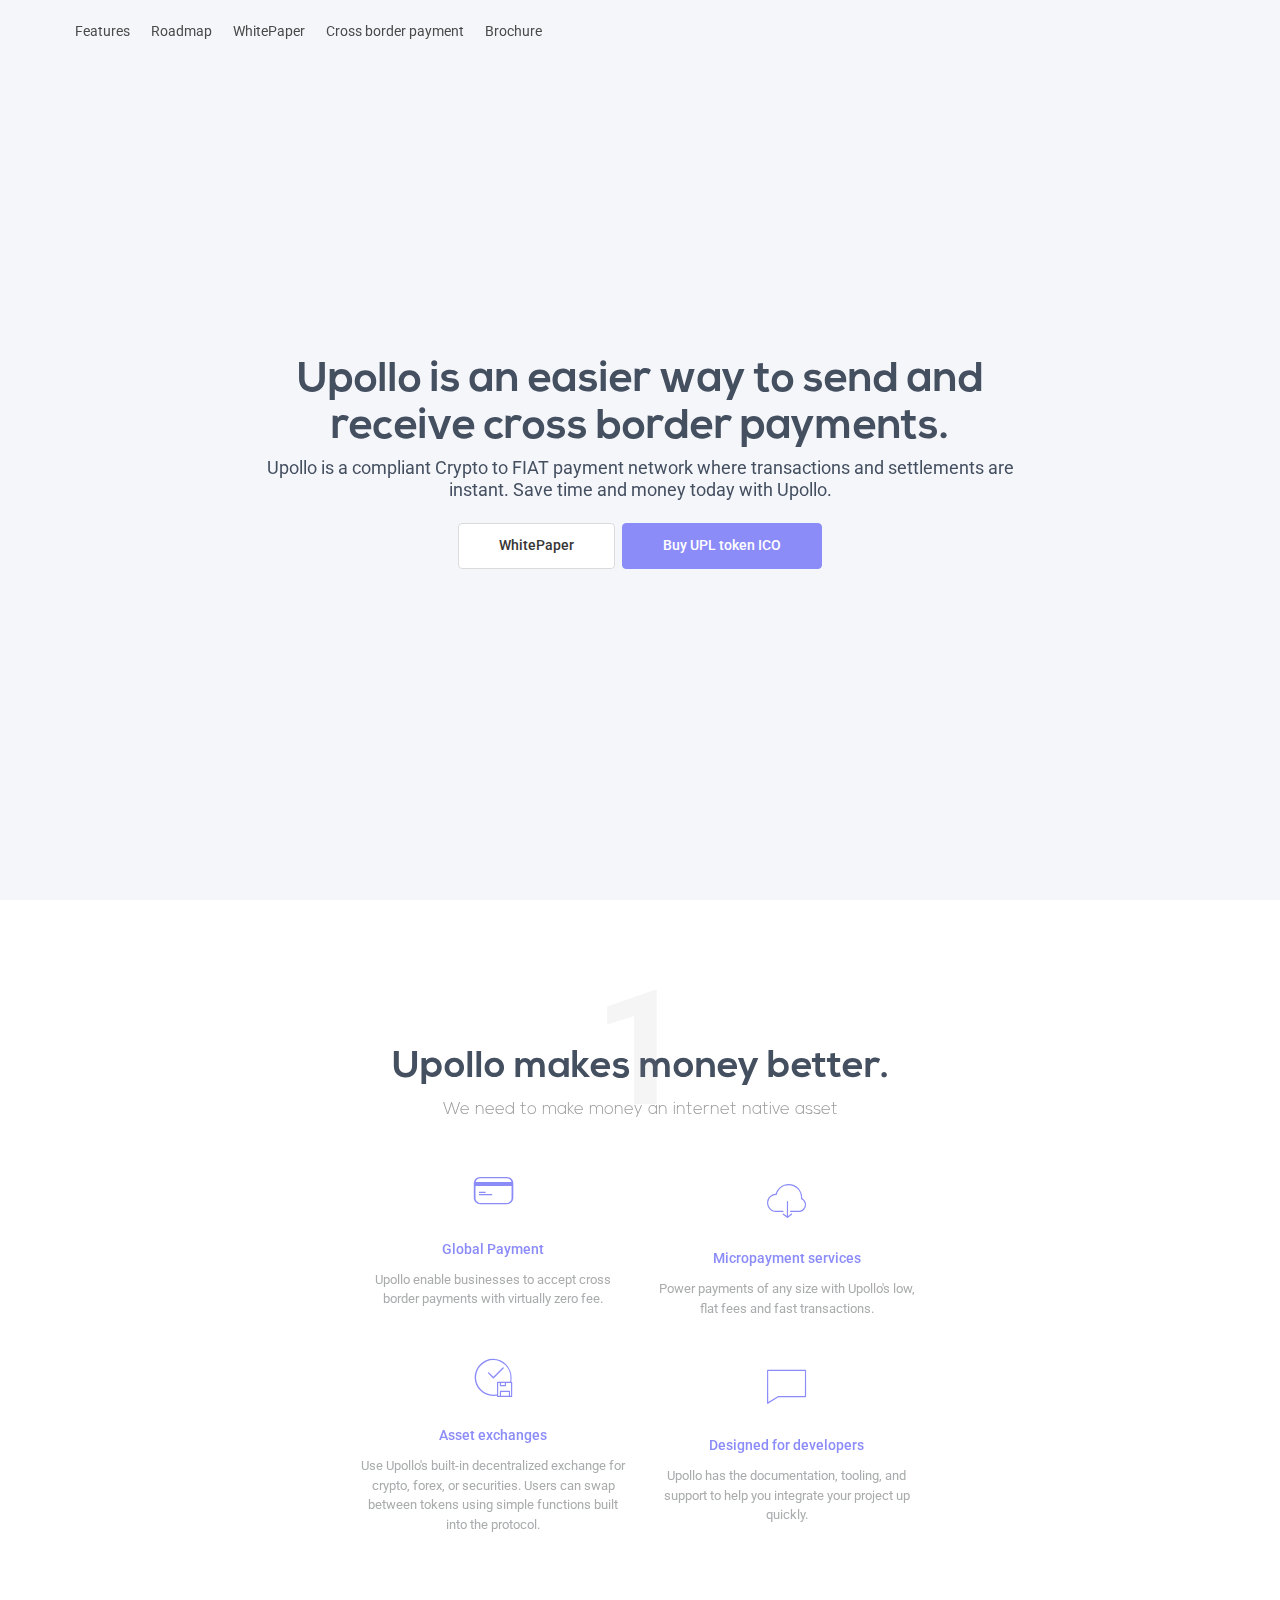
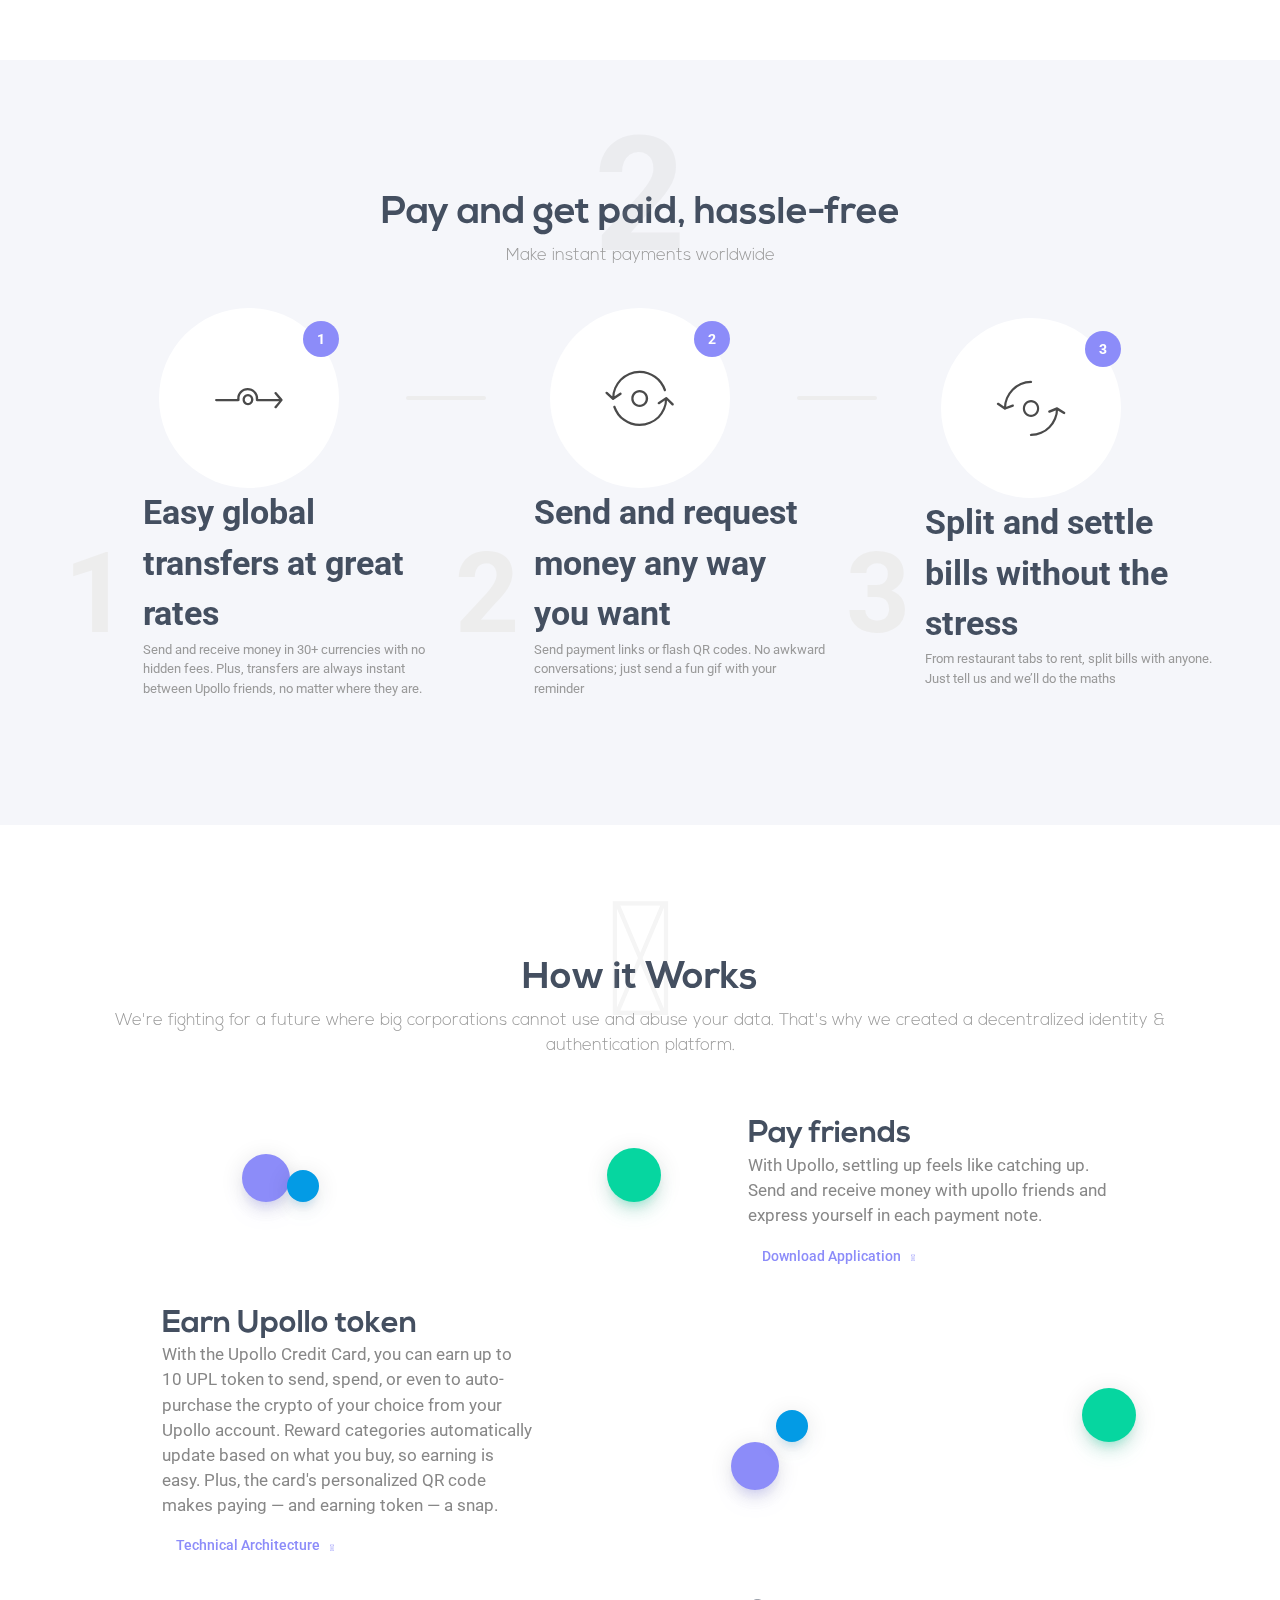
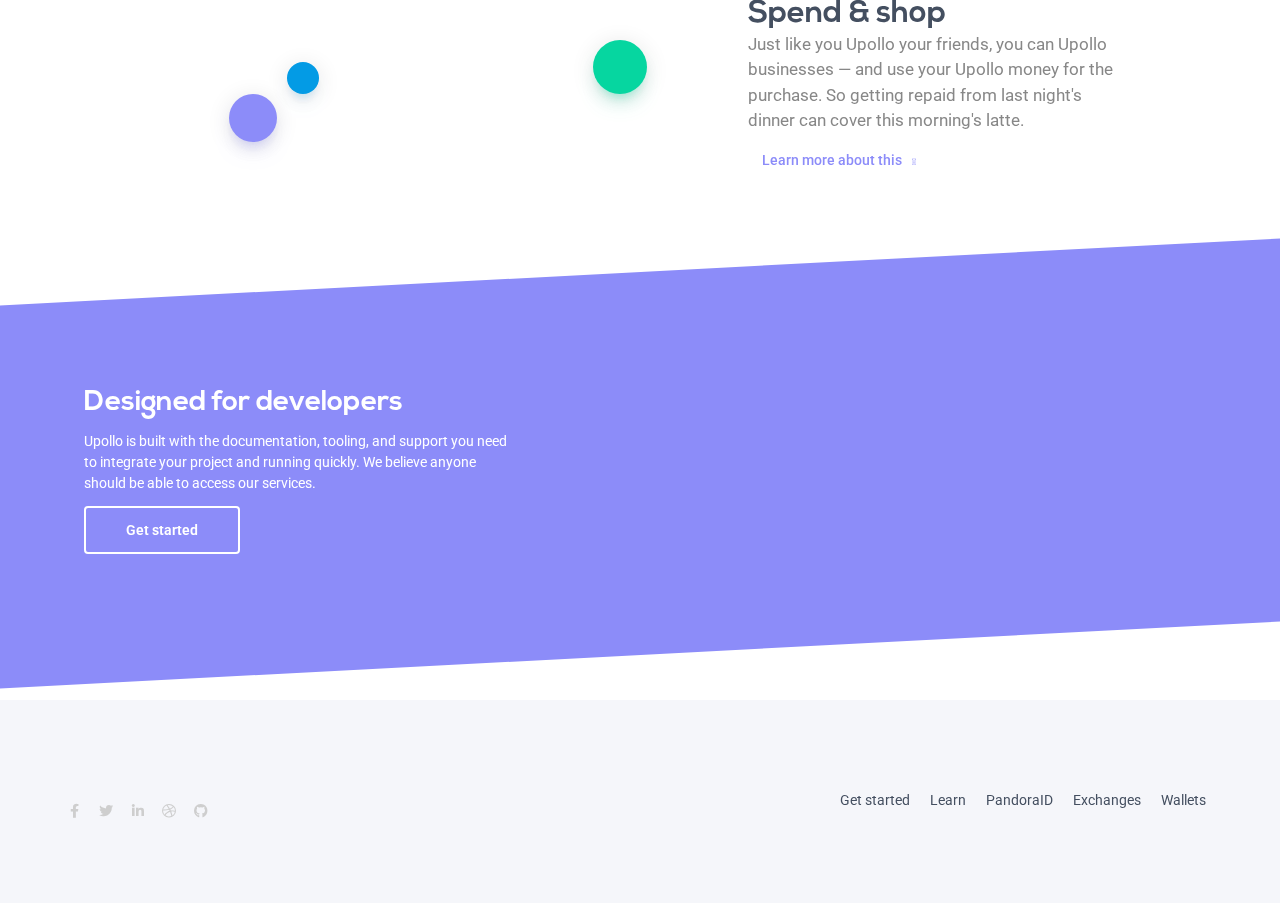
==== commit ac5d2cb8: "upollo changed3" ====
--- a/index.html
+++ b/index.html
@@ -284,7 +284,7 @@
             <div class="section-title-wrapper has-text-centered pb-60">
                 <div class="bg-number"><i class="fa-solid fa-fingerprint"></i></div>
                 <h2 class="section-title-landing">
-                    <div class="glitch" data-text="How it Works" style="width: fit-content;">How it Works</div>
+                    How it Works
                 </h2>
                 <h4>We're fighting for a future where big corporations cannot use and abuse your data. That's why we created a decentralized identity & authentication platform.</h4>
             </div>
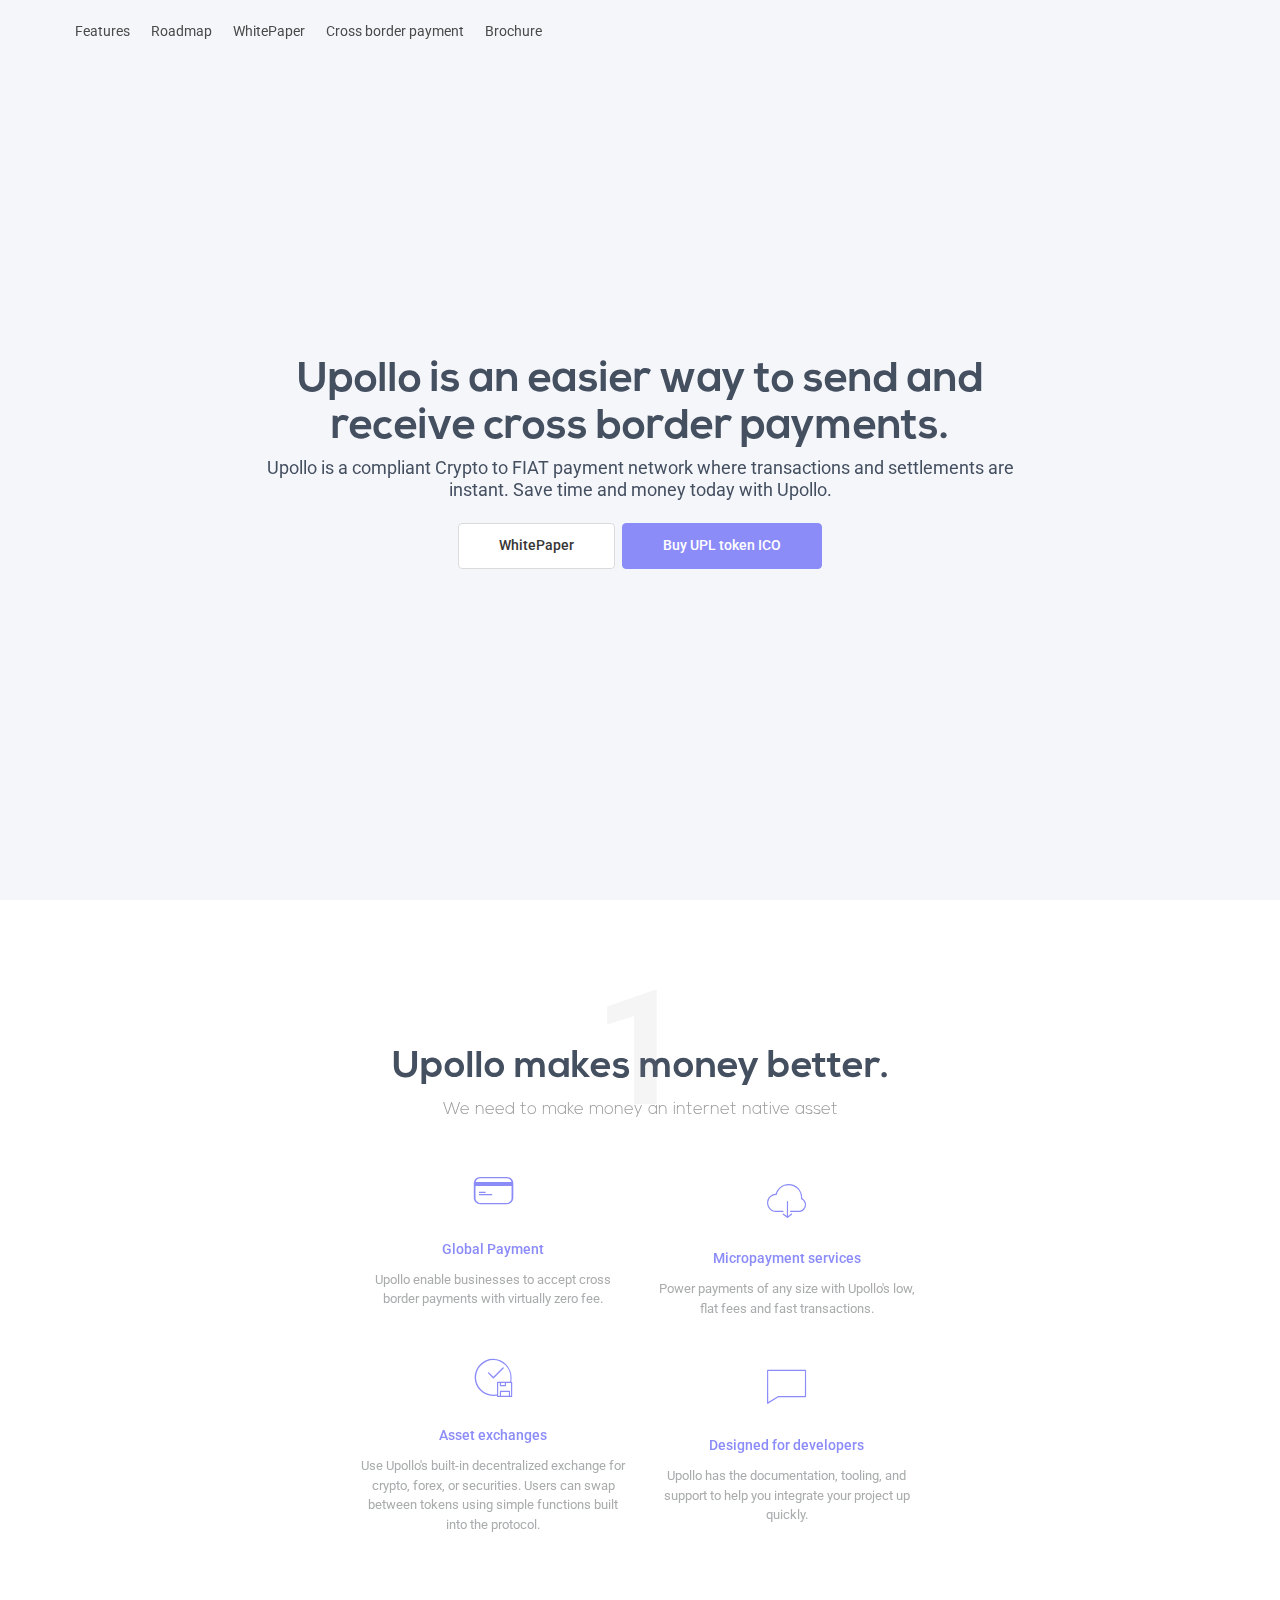
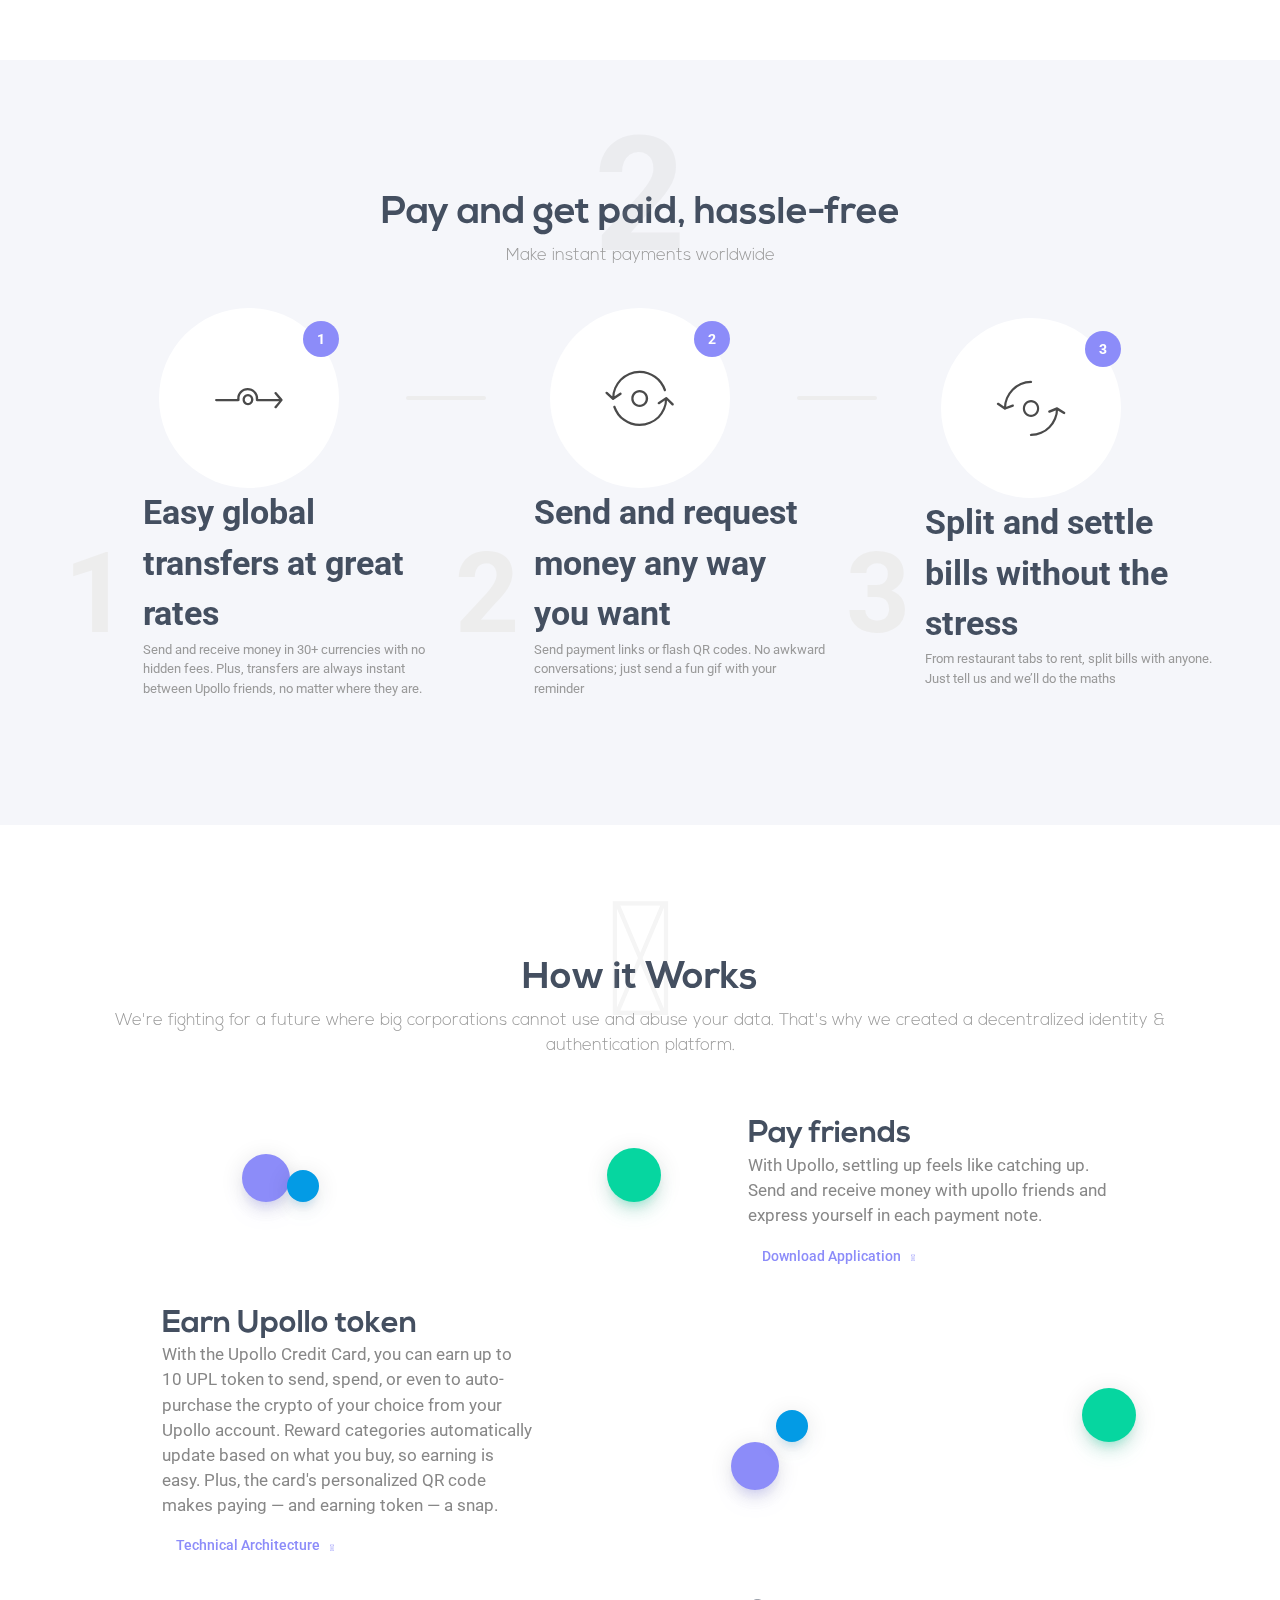
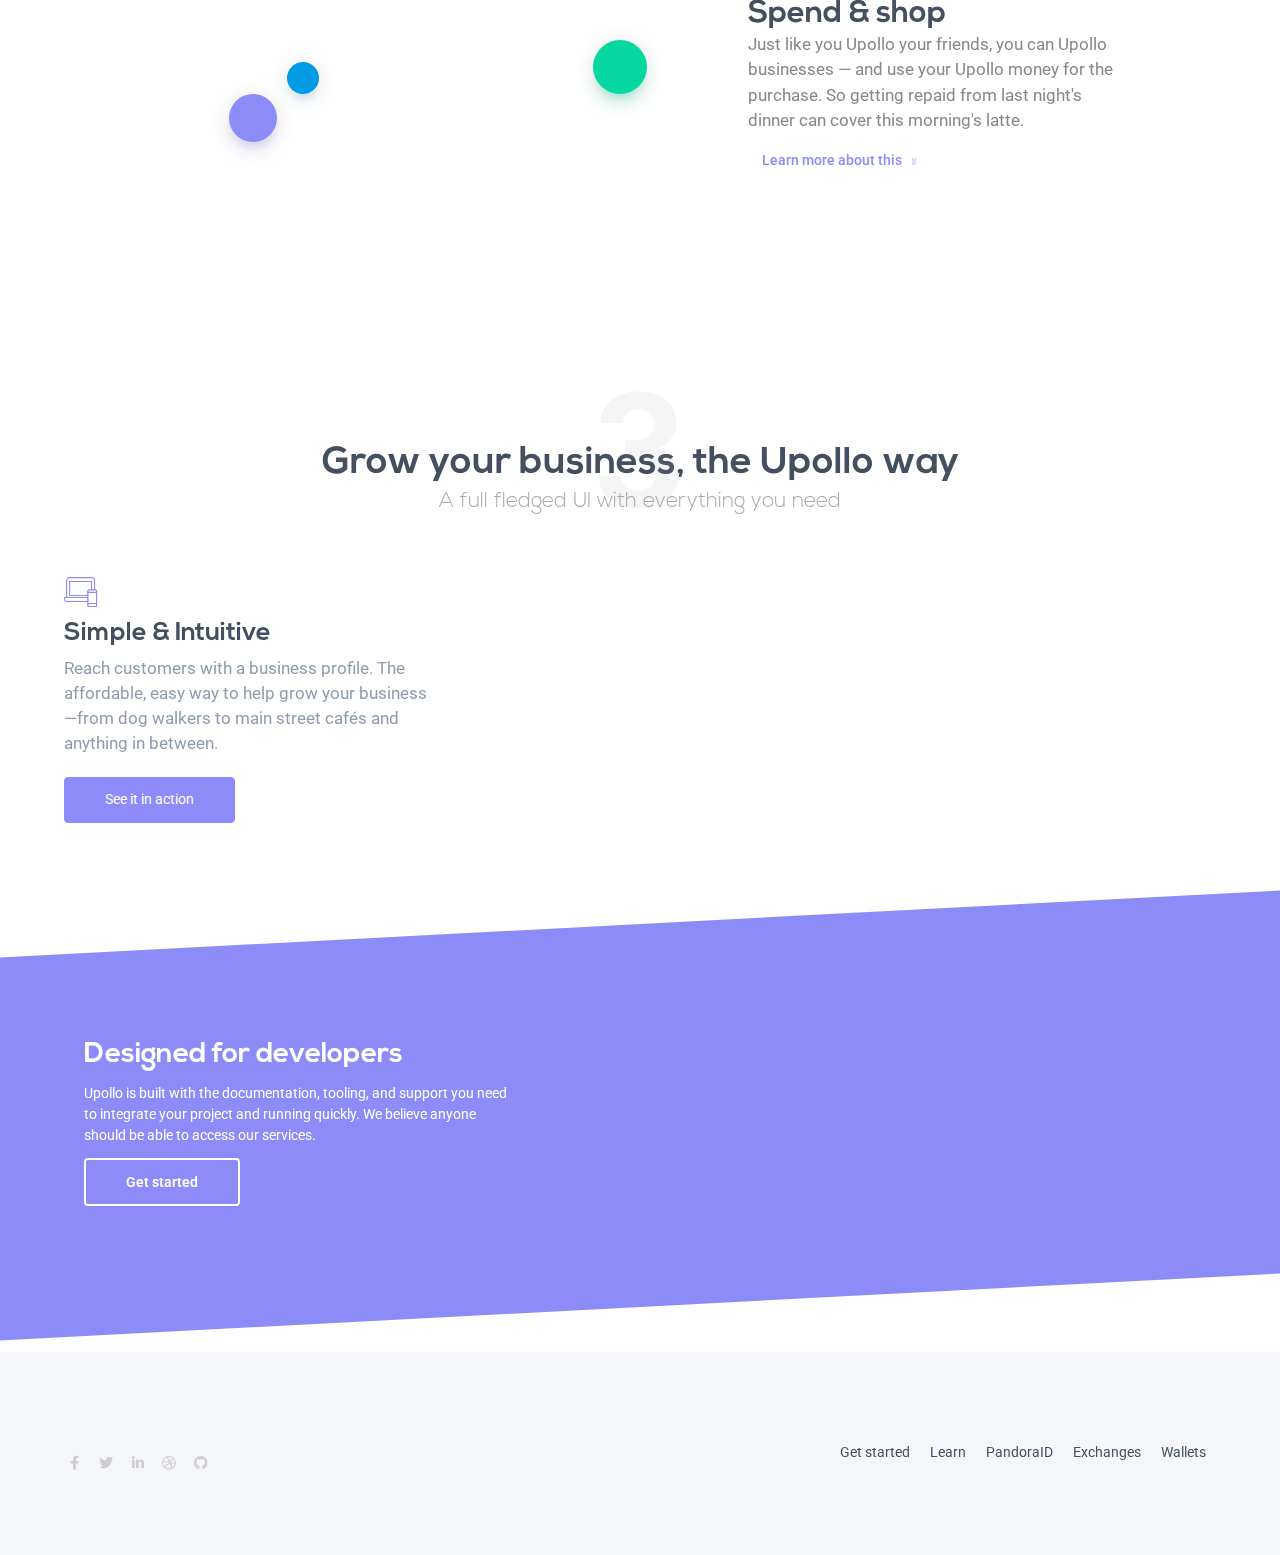
==== commit 670f7ea2: "upollo changed5" ====
--- a/index.html
+++ b/index.html
@@ -378,7 +378,45 @@
             </div>
         </div>
     </div>
-
+    <div class="section is-medium">
+        <div class="container">
+            <!-- Title -->
+            <div class="section-title-wrapper">
+                <div class="bg-number">3</div>
+                <h2 class="title section-title has-text-centered dark-text">
+                    Grow your
+
+business, the
+
+Upollo way
+                </h2>
+                <div class="subtitle section-subtitle has-text-centered is-tablet-padded">
+                    A full fledged UI with everything you need
+                </div>
+            </div>
+
+            <div class="content-wrapper">
+                <!-- UI block -->
+                <div class="columns is-vcentered">
+                    <!-- Content -->
+                    <div class="column is-4">
+                        <div class="icon-subtitle">
+                            <i class="im im-icon-Laptop-Phone"></i>
+                        </div>
+                        <h2 class="body-subtitle">Simple &amp; Intuitive</h2>
+                        <span class="body-text">Reach customers with a business profile. The affordable, easy way to help grow your business—from dog walkers to main street cafés and anything in between.</span>
+                        <div class="pt-20 pb-20">
+                            <a href="#" class="button button-cta primary-btn raised">See it in action</a>
+                        </div>
+                    </div>
+                    <!-- Large UI -->
+                    <div class="column is-9 is-offset-2">
+                        <img class="dotted-app animated preFadeInUp fadeInUp" src="assets/img/graphics/static/app-6.png" alt="">
+                    </div>
+                </div>
+            </div>
+        </div>
+    </div>
     <!-- Slanted feature Section -->
     <section class="section section-primary is-medium is-skewed-sm is-relative">
         <div class="container slanted-container is-reverse-skewed-sm">
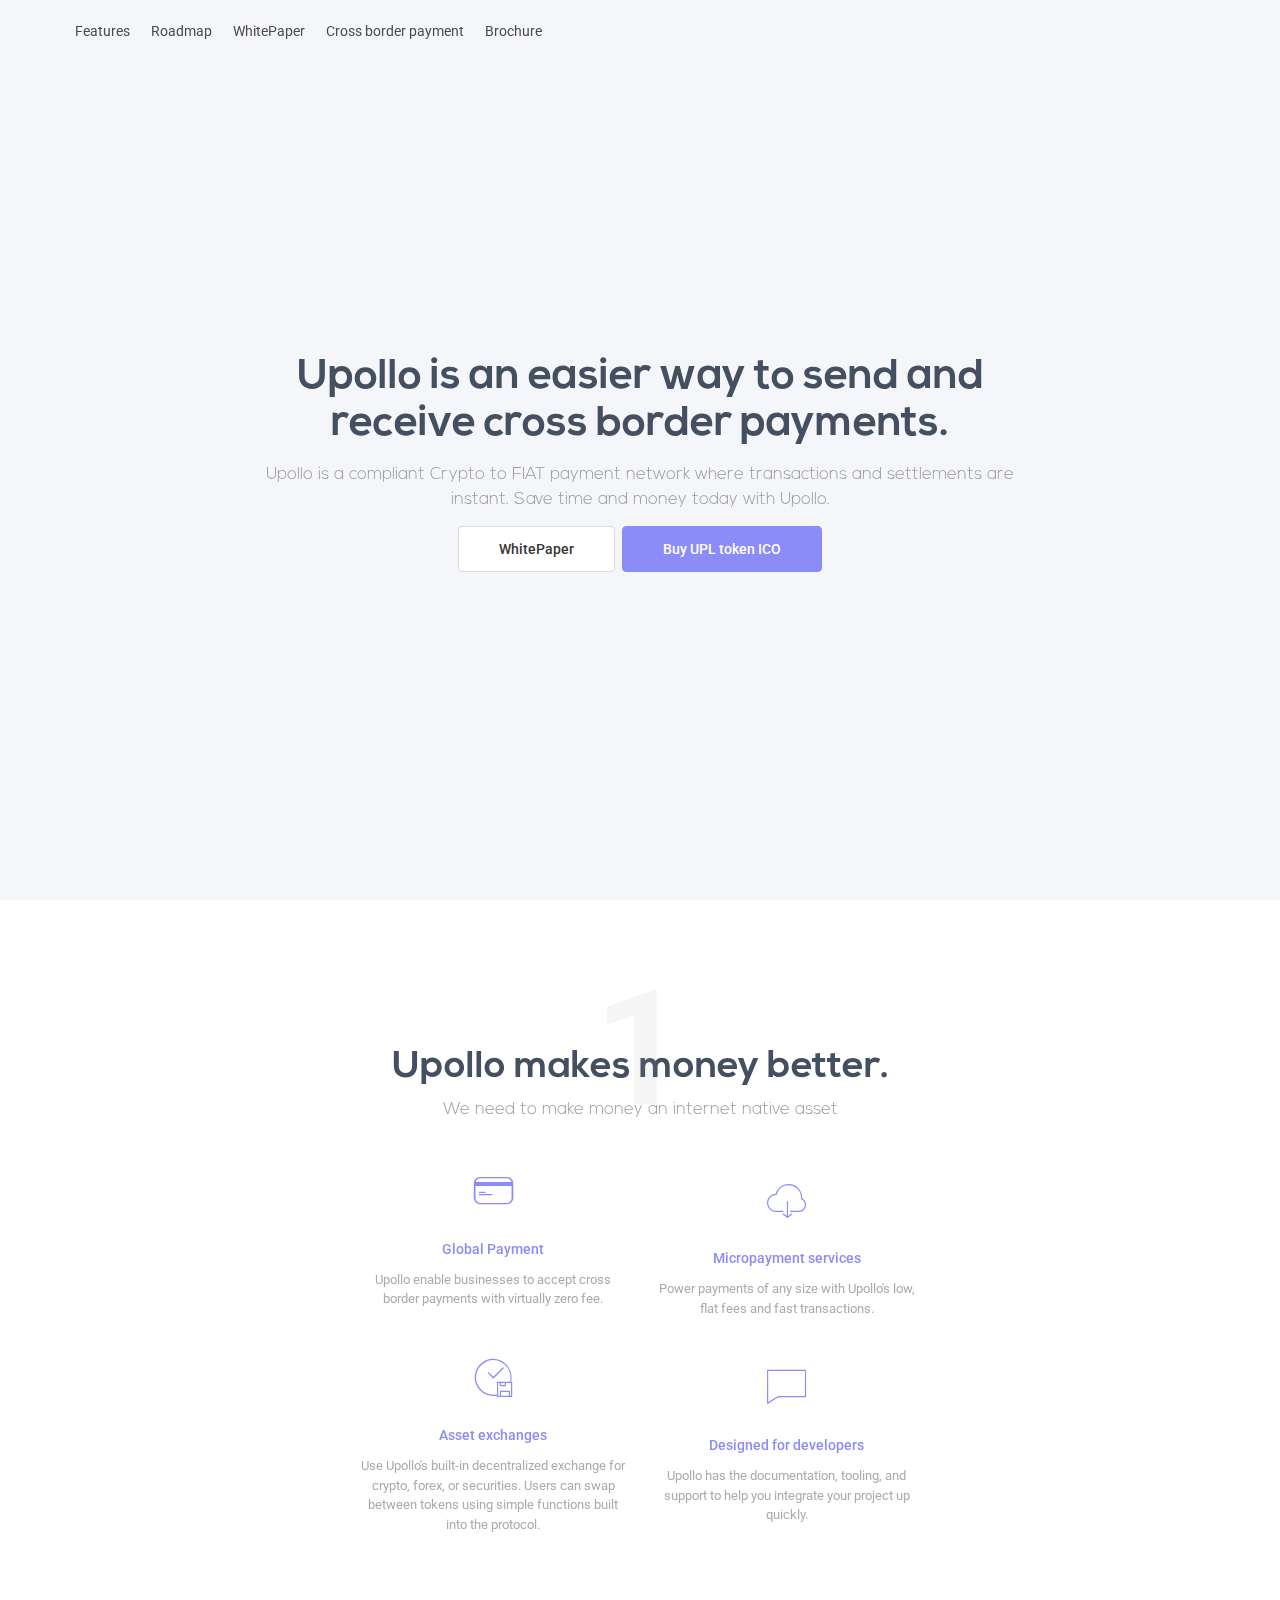
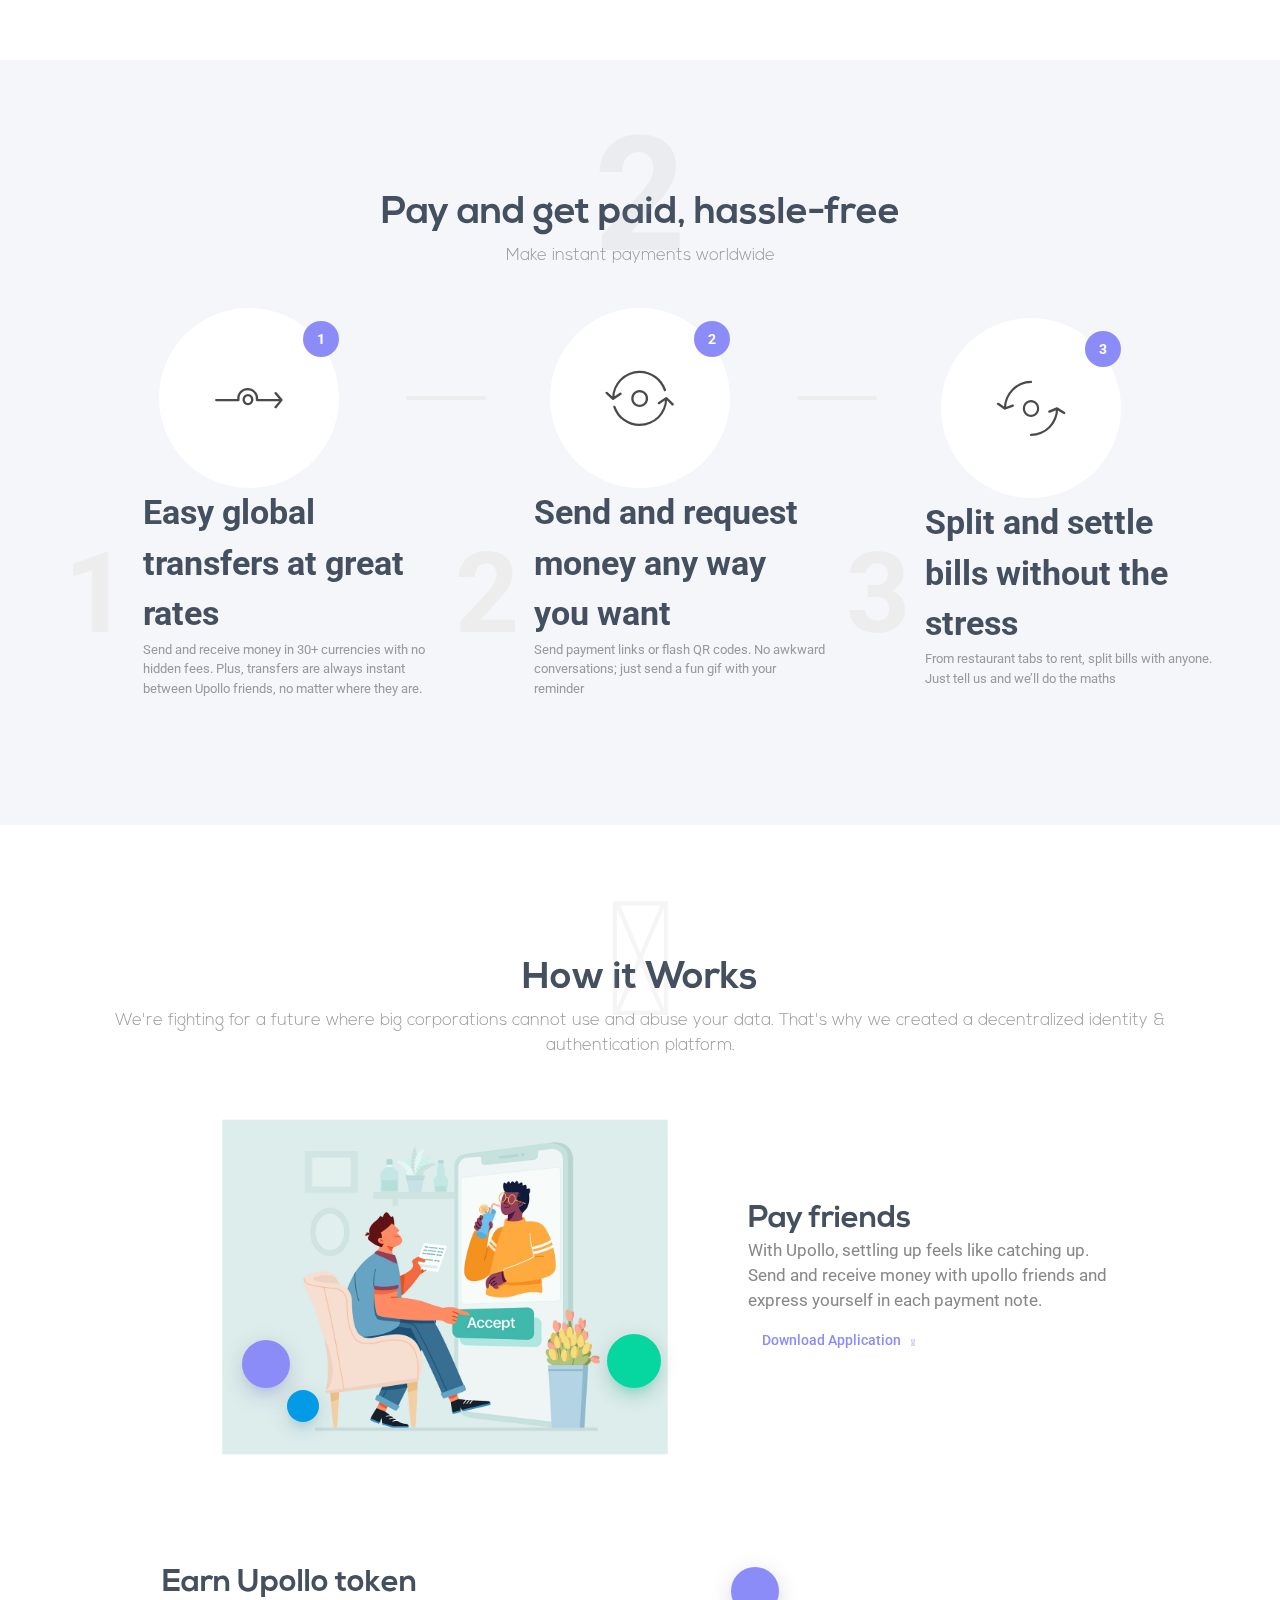
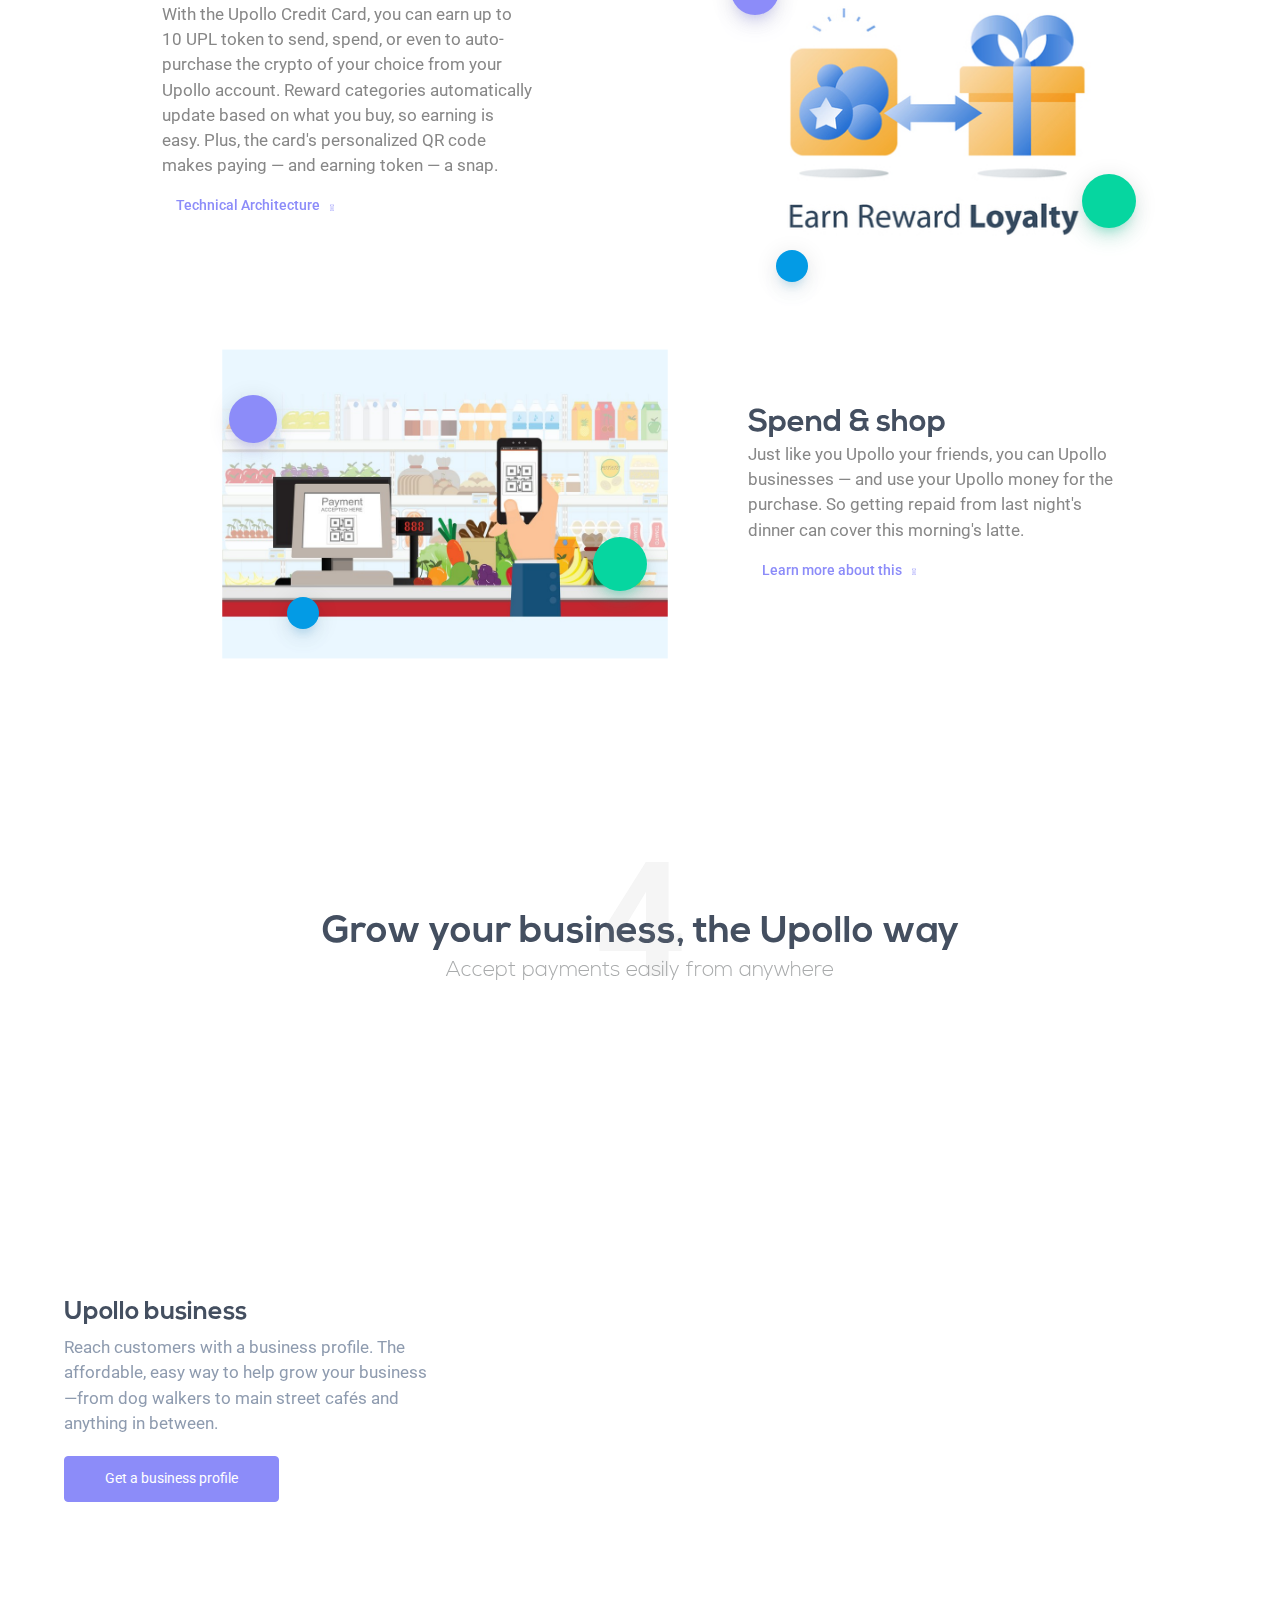
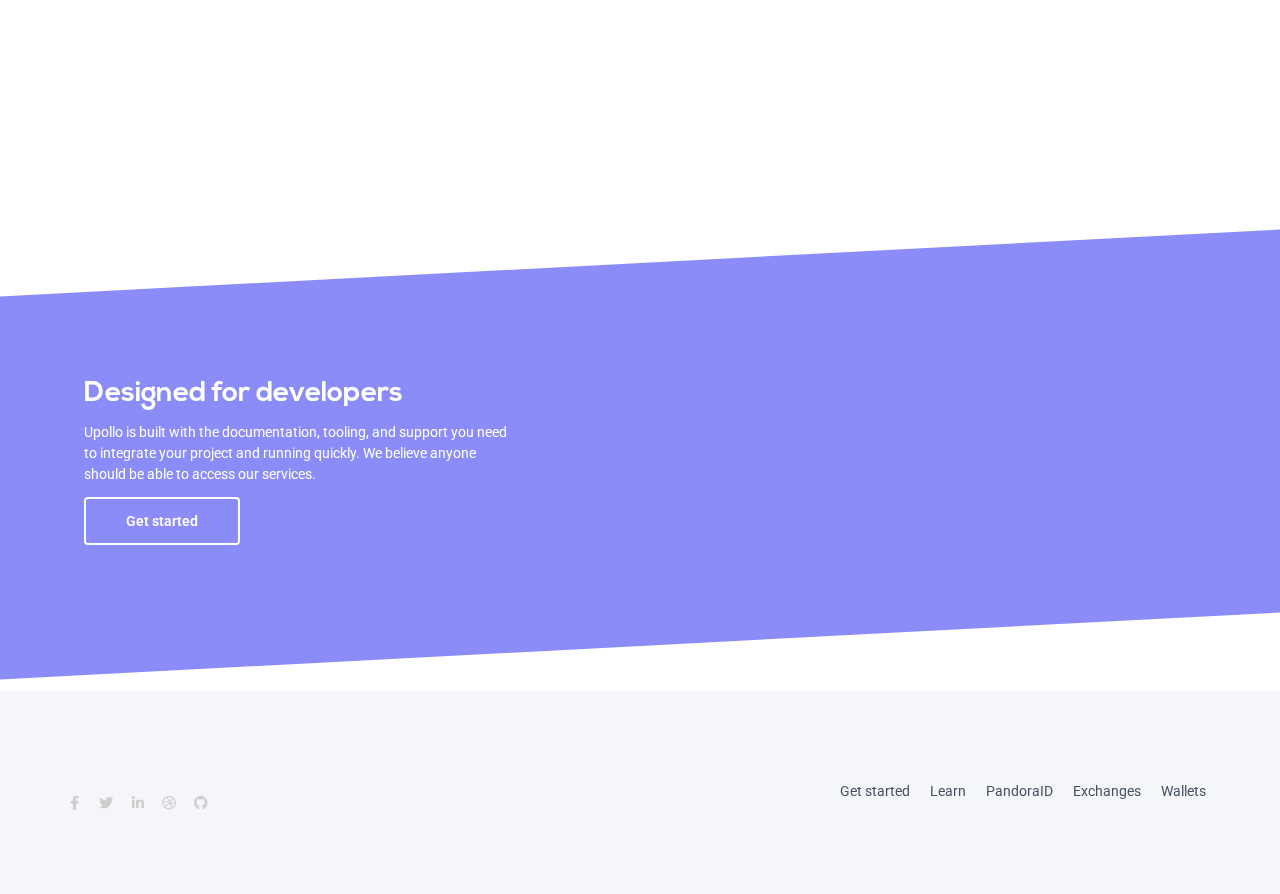
==== commit 7f96bf77: "upollo changed6" ====
--- a/index.html
+++ b/index.html
@@ -41,7 +41,7 @@
                         <a class="navbar-item is-slide" href="#Roadmap">
                             Roadmap
                         </a>
-                        <a class="navbar-item is-slide" href="https://doc.clickup.com/3856900/d/h/3npg4-1441/1de7fa415f2797b">
+                        <a class="navbar-item is-slide" href="/whitepaper.pdf">
                             WhitePaper
                         </a>
                         <a class="navbar-item is-slide" href="/cbpayment.html">
@@ -110,12 +110,13 @@
                     <!-- Caption -->
                     <div class="column is-8 is-offset-2 is-hero-caption is-centered">
                         <h1 class="title is-1">Upollo is an easier way to send and receive cross border payments.</h1>
-                        <h2 class="subtitle is-5 pt-10">
+                        <div class="section-title-wrapper has-text-centered">
+                        <h4>
                              Upollo is a compliant Crypto to FIAT payment network where transactions and settlements are instant. Save time and money today with Upollo.
-                        </h2>
-
+                        </h4>
+                        </div>
                         <div class="buttons">
-                            <a href="https://doc.clickup.com/3856900/d/h/3npg4-1441/1de7fa415f2797b" class="button button-cta is-bold btn-align white-btn">
+                            <a href="/whitepaper.pdf" class="button button-cta is-bold btn-align white-btn">
                             
                             WhitePaper
                         
@@ -293,8 +294,9 @@
             <div class="columns is-vcentered">
                 <div class="column is-6 is-offset-1 has-text-centered">
                     <div class="masked-image">
-                        <img class="main-image" src="https://img.freepik.com/free-vector/illustration-person-scanning-qr-code-with-smartphone_23-2148621302.jpg?w=740" alt="">
-                        <img class="image-mask" src="assets/img/graphics/shapes/mask-1.svg" alt="">
+                        
+                        
+                        <img class="main-image" src="assets/img/1.webp" alt="">
                         <!--Dots-->
                         <div class="dot dot-primary dot-1 levitate"></div>
                         <div class="dot dot-success dot-2 levitate delay-3"></div>
@@ -319,8 +321,7 @@
             <div class="columns is-vcentered">
                 <div class="column is-6 has-text-centered is-hidden-tablet is-hidden-desktop">
                     <div class="masked-image">
-                        <img class="main-image" src="https://static.vecteezy.com/system/resources/previews/002/725/406/large_2x/authentication-security-flat-illustration-vector.jpg" alt="">
-                        <img class="image-mask" src="assets/img/graphics/shapes/mask-2.svg" alt="">
+                        <img class="main-image" src="/assets/img/stmool190500120.jpg" alt="">
                         <!--Dots-->
                         <div class="dot dot-primary dot-4 levitate"></div>
                         <div class="dot dot-success dot-5 levitate delay-3"></div>
@@ -342,8 +343,8 @@
 
                 <div class="column is-6 is-offset-1 has-text-centered is-hidden-mobile">
                     <div class="masked-image">
-                        <img class="main-image" src="https://static.vecteezy.com/system/resources/previews/002/725/406/large_2x/authentication-security-flat-illustration-vector.jpg" data-demo-src="assets/img/demo/business/10.jpg" alt="">
-                        <img class="image-mask" src="assets/img/graphics/shapes/mask-2.svg" alt="">
+                        <img class="main-image" src="/assets/img/stmool190500120.jpg" data-demo-src="assets/img/demo/business/10.jpg" alt="">
+                        
                         <!--Dots-->
                         <div class="dot dot-primary dot-4 levitate"></div>
                         <div class="dot dot-success dot-5 levitate delay-3"></div>
@@ -356,7 +357,7 @@
             <div class="columns is-vcentered">
                 <div class="column is-6 is-offset-1 has-text-centered">
                     <div class="masked-image">
-                        <img class="main-image" src="https://static.vecteezy.com/system/resources/previews/002/725/409/non_2x/authentication-security-flat-illustration-vector.jpg" alt="">
+                        <img class="main-image" src="/assets/img/2283087.jpg" alt="">
                         <!--Dots-->
                         <div class="dot dot-primary dot-6 levitate"></div>
                         <div class="dot dot-success dot-5 levitate delay-3"></div>
@@ -382,7 +383,7 @@
         <div class="container">
             <!-- Title -->
             <div class="section-title-wrapper">
-                <div class="bg-number">3</div>
+                <div class="bg-number">4</div>
                 <h2 class="title section-title has-text-centered dark-text">
                     Grow your
 
@@ -391,7 +392,7 @@
 Upollo way
                 </h2>
                 <div class="subtitle section-subtitle has-text-centered is-tablet-padded">
-                    A full fledged UI with everything you need
+                    Accept payments easily from anywhere
                 </div>
             </div>
 
@@ -400,18 +401,15 @@
                 <div class="columns is-vcentered">
                     <!-- Content -->
                     <div class="column is-4">
-                        <div class="icon-subtitle">
-                            <i class="im im-icon-Laptop-Phone"></i>
-                        </div>
-                        <h2 class="body-subtitle">Simple &amp; Intuitive</h2>
+                        <h2 class="body-subtitle"> Upollo business</h2>
                         <span class="body-text">Reach customers with a business profile. The affordable, easy way to help grow your business—from dog walkers to main street cafés and anything in between.</span>
                         <div class="pt-20 pb-20">
-                            <a href="#" class="button button-cta primary-btn raised">See it in action</a>
+                            <a href="#" class="button button-cta primary-btn raised"> Get a business profile</a>
                         </div>
                     </div>
                     <!-- Large UI -->
-                    <div class="column is-9 is-offset-2">
-                        <img class="dotted-app animated preFadeInUp fadeInUp" src="assets/img/graphics/static/app-6.png" alt="">
+                    <div class="column is-9 is-offset-0">
+                        <img class="dotted-app animated preFadeInUp fadeInUp" src="/assets/img/x.webp" alt="" style="box-shadow: 0px 0px 0px 0 rgba(0,0,0,.06);">
                     </div>
                 </div>
             </div>
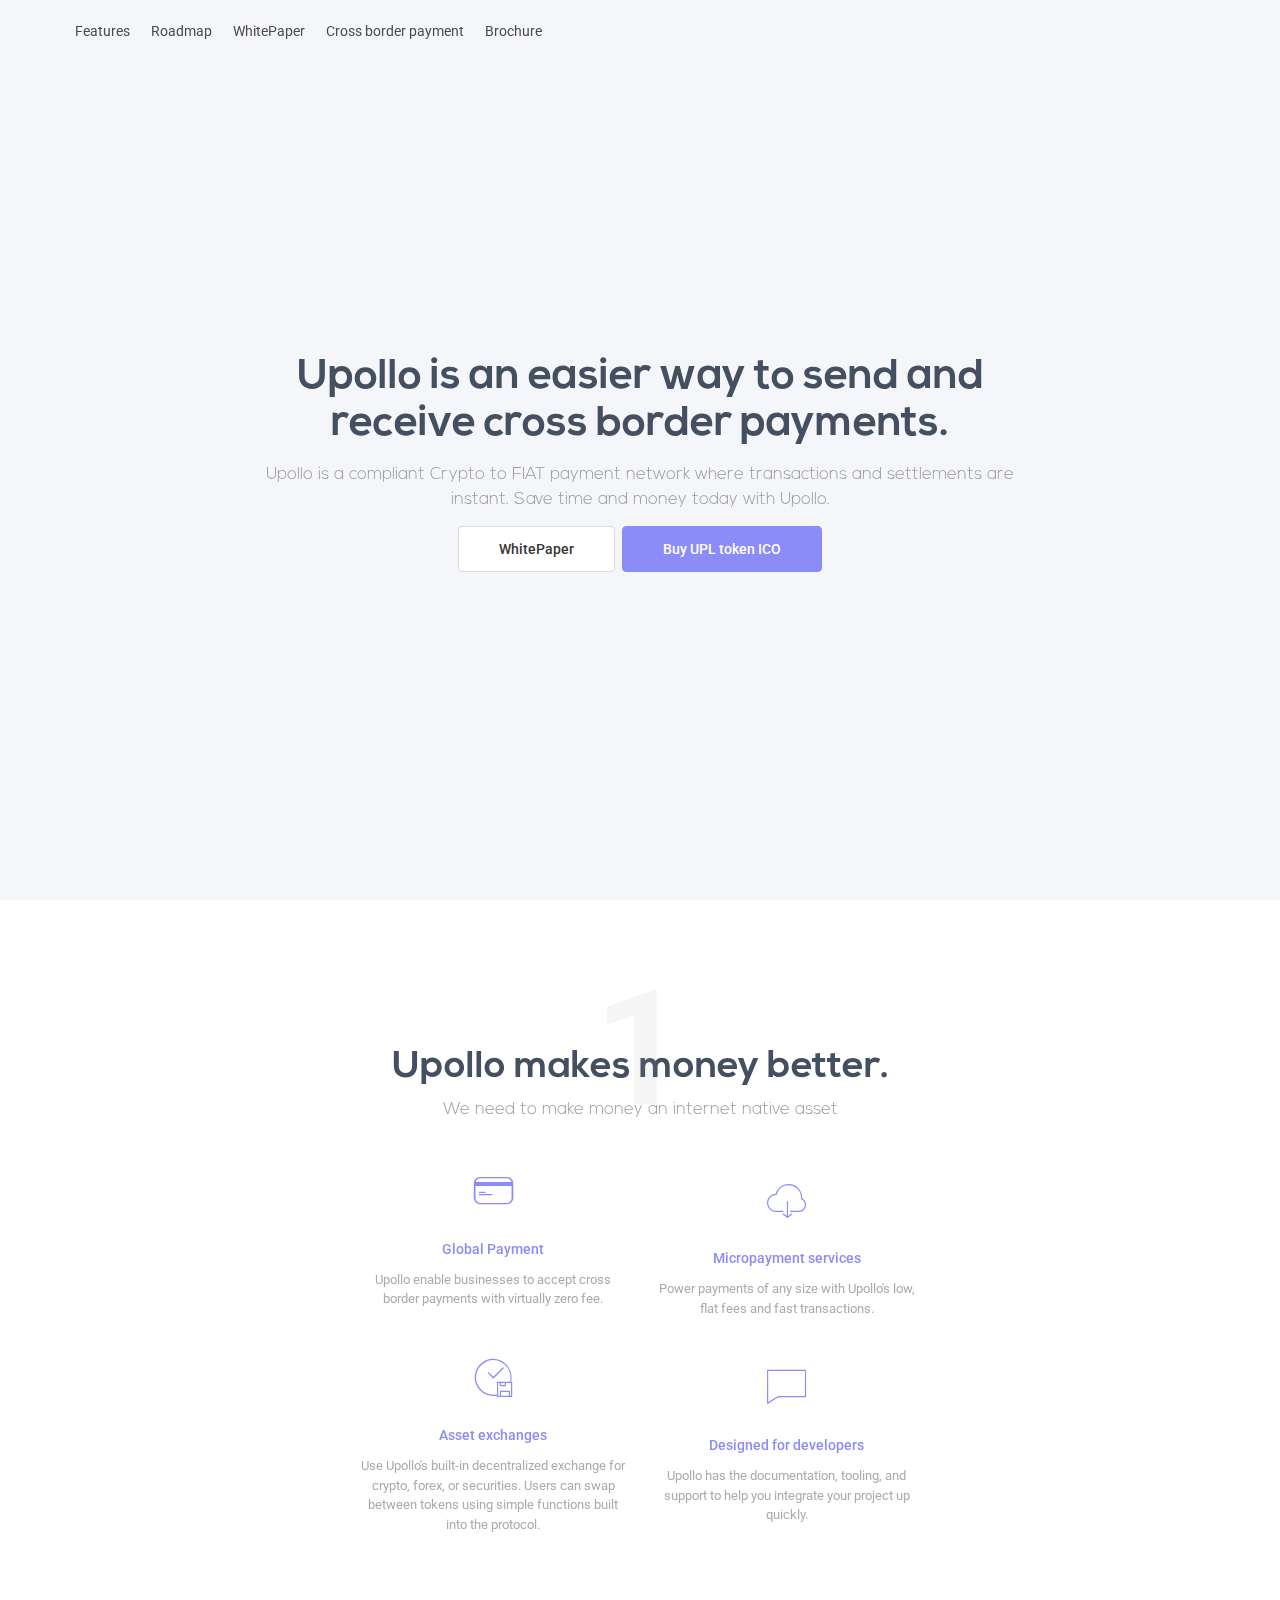
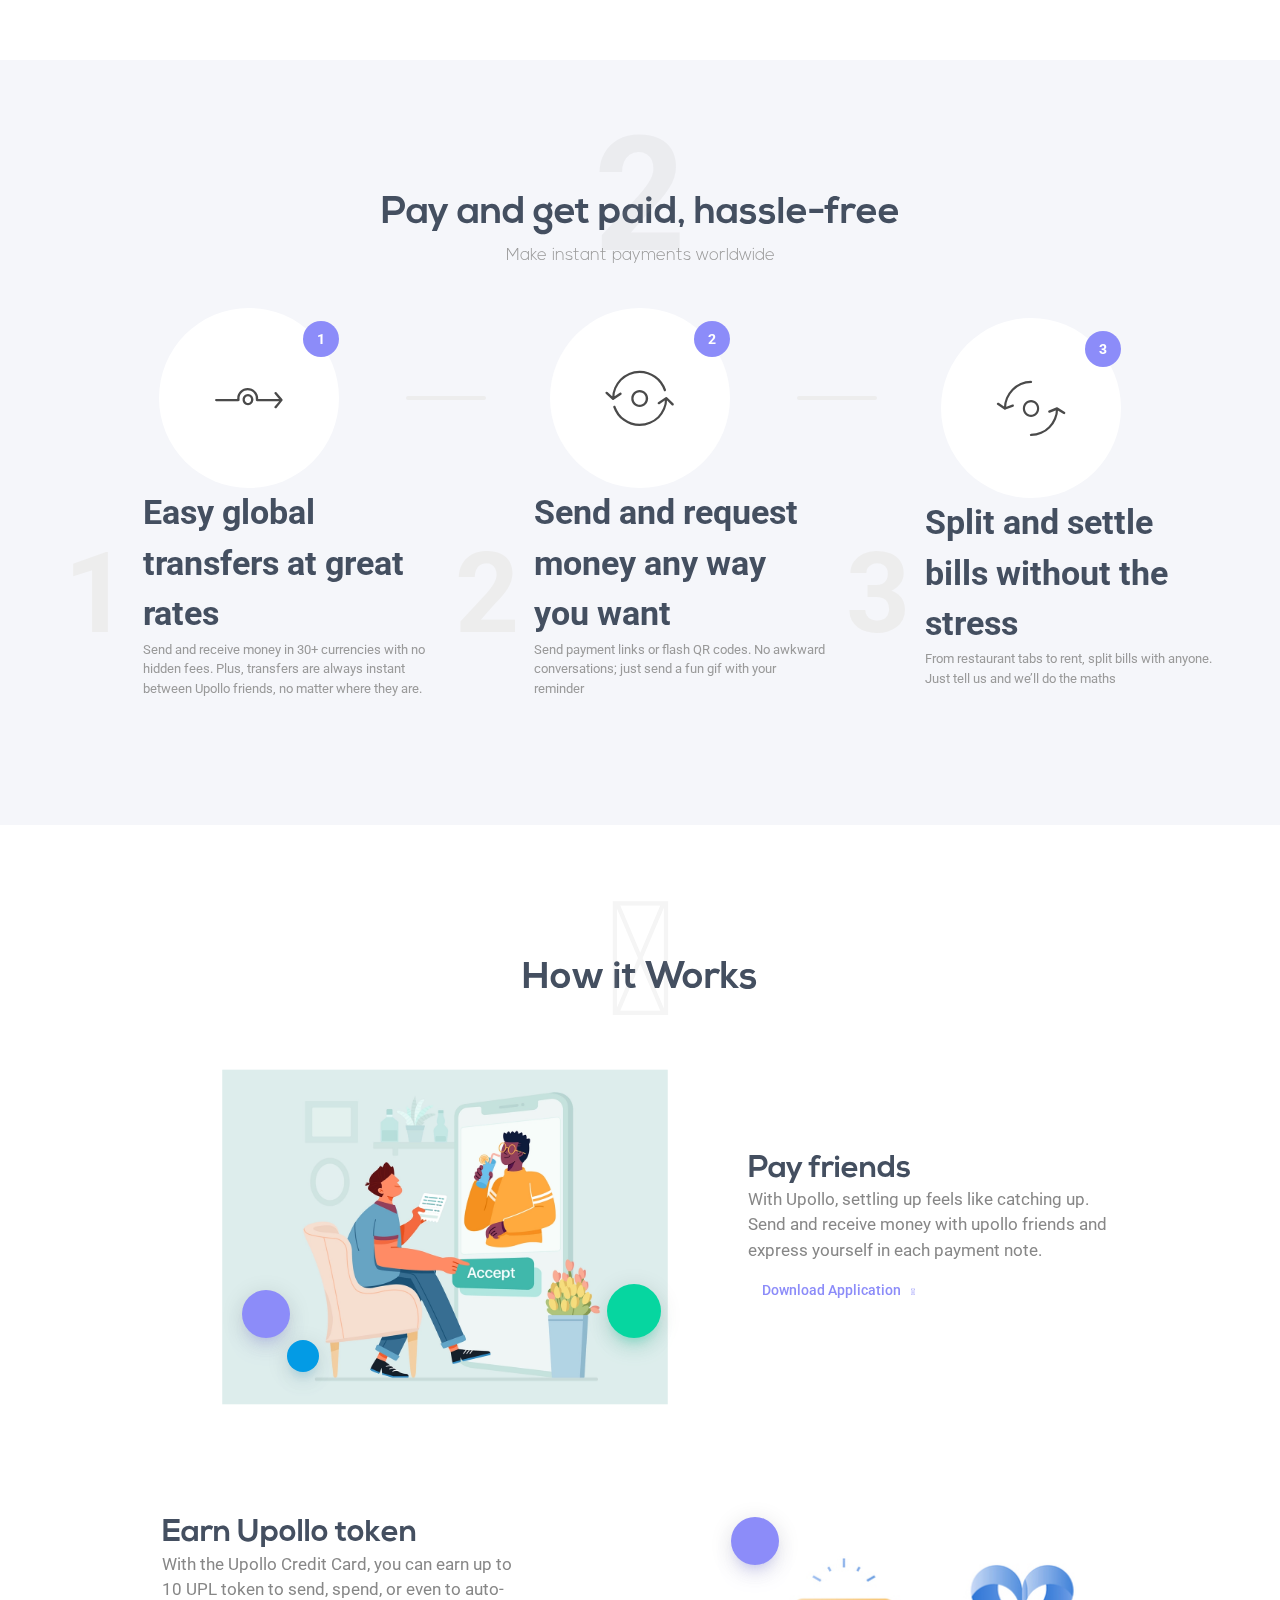
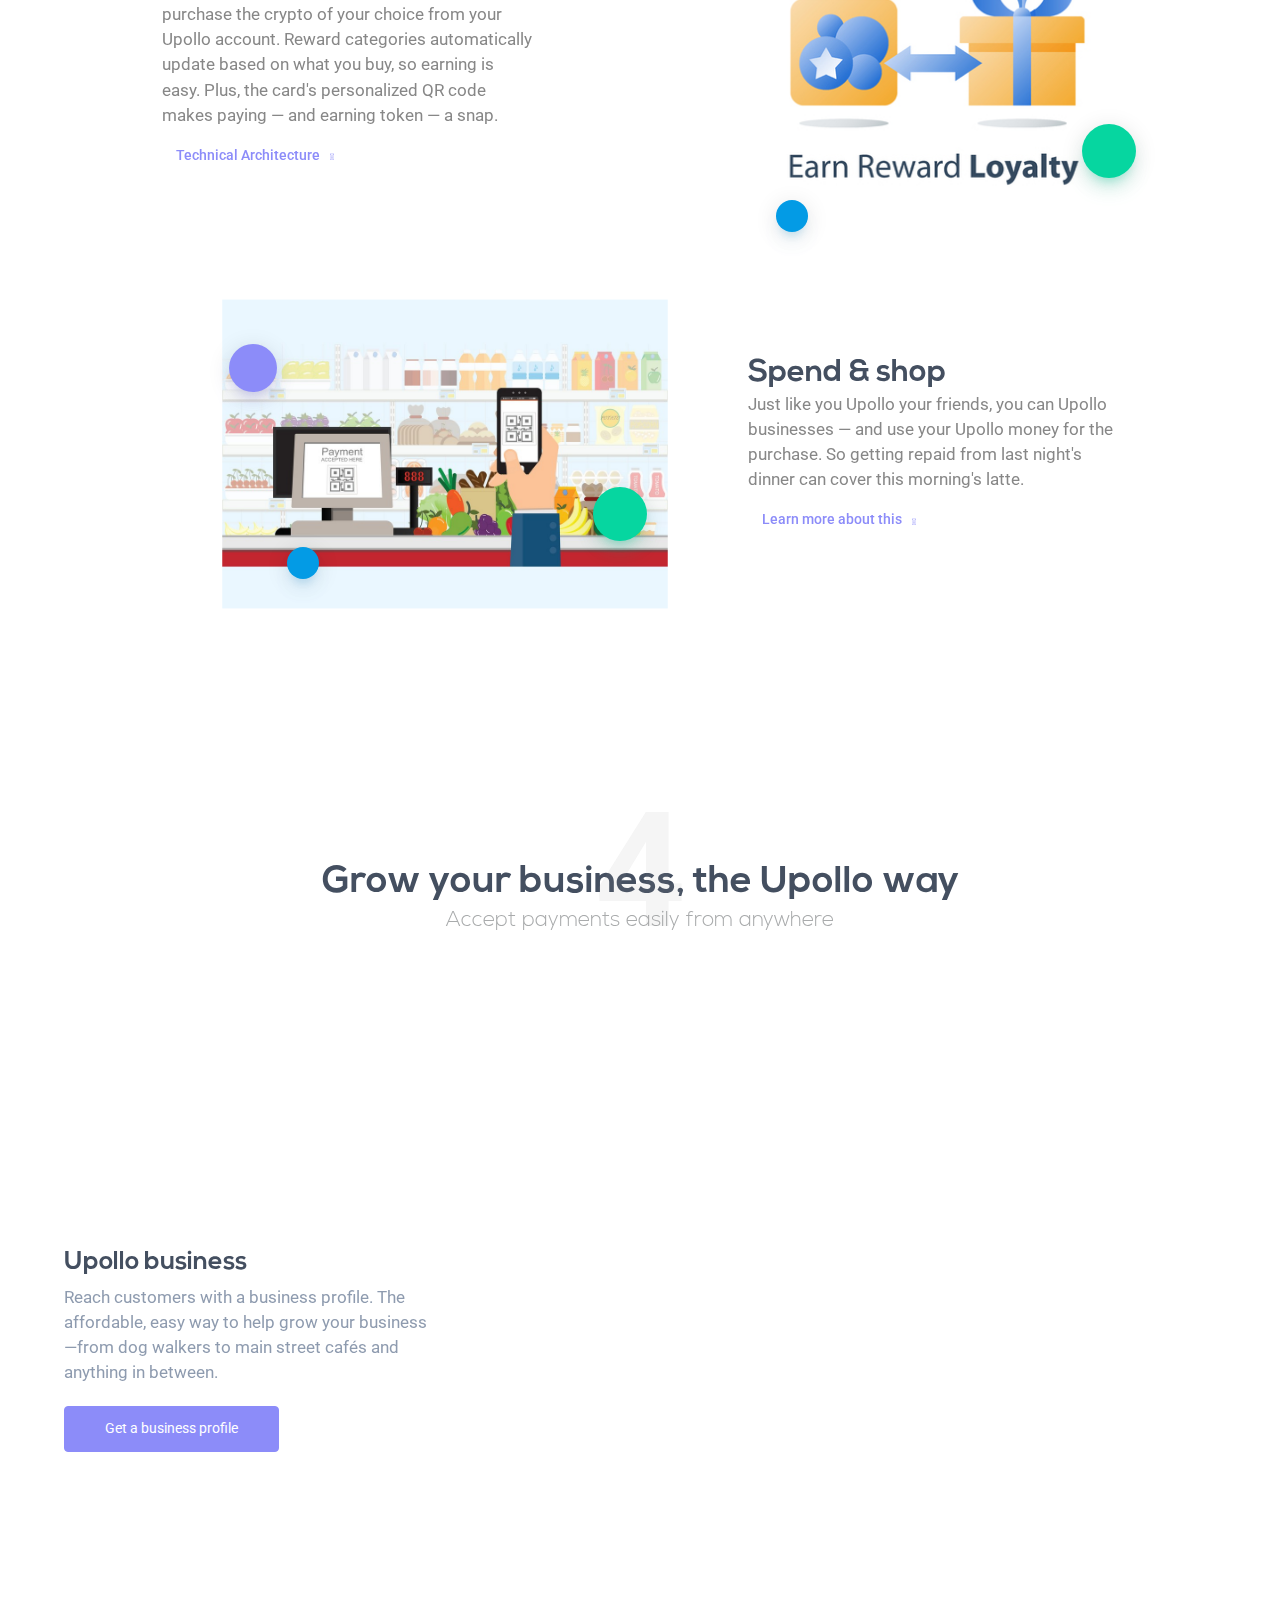
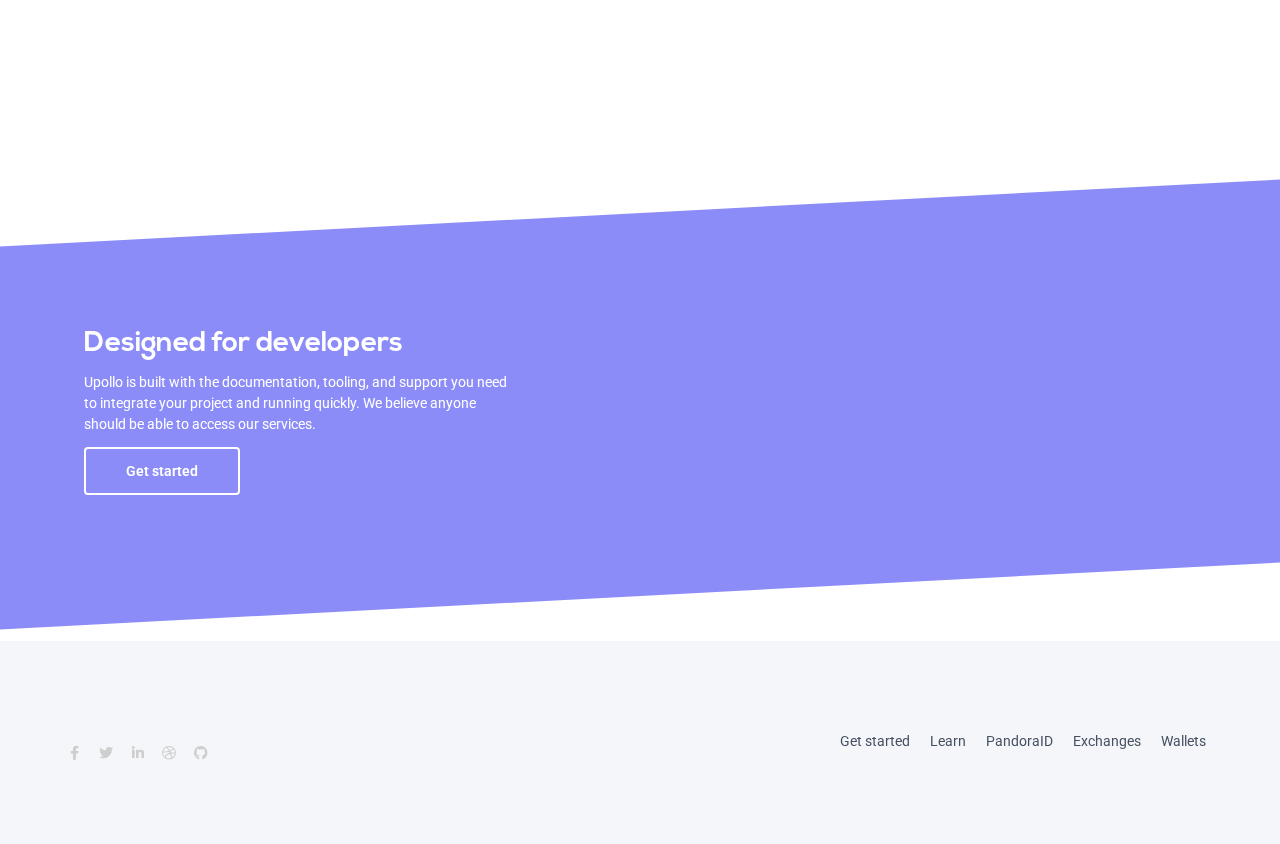
==== commit d82da11a: "upollo changed7" ====
--- a/index.html
+++ b/index.html
@@ -287,7 +287,7 @@
                 <h2 class="section-title-landing">
                     How it Works
                 </h2>
-                <h4>We're fighting for a future where big corporations cannot use and abuse your data. That's why we created a decentralized identity & authentication platform.</h4>
+                
             </div>
 
             <!-- Feature -->
